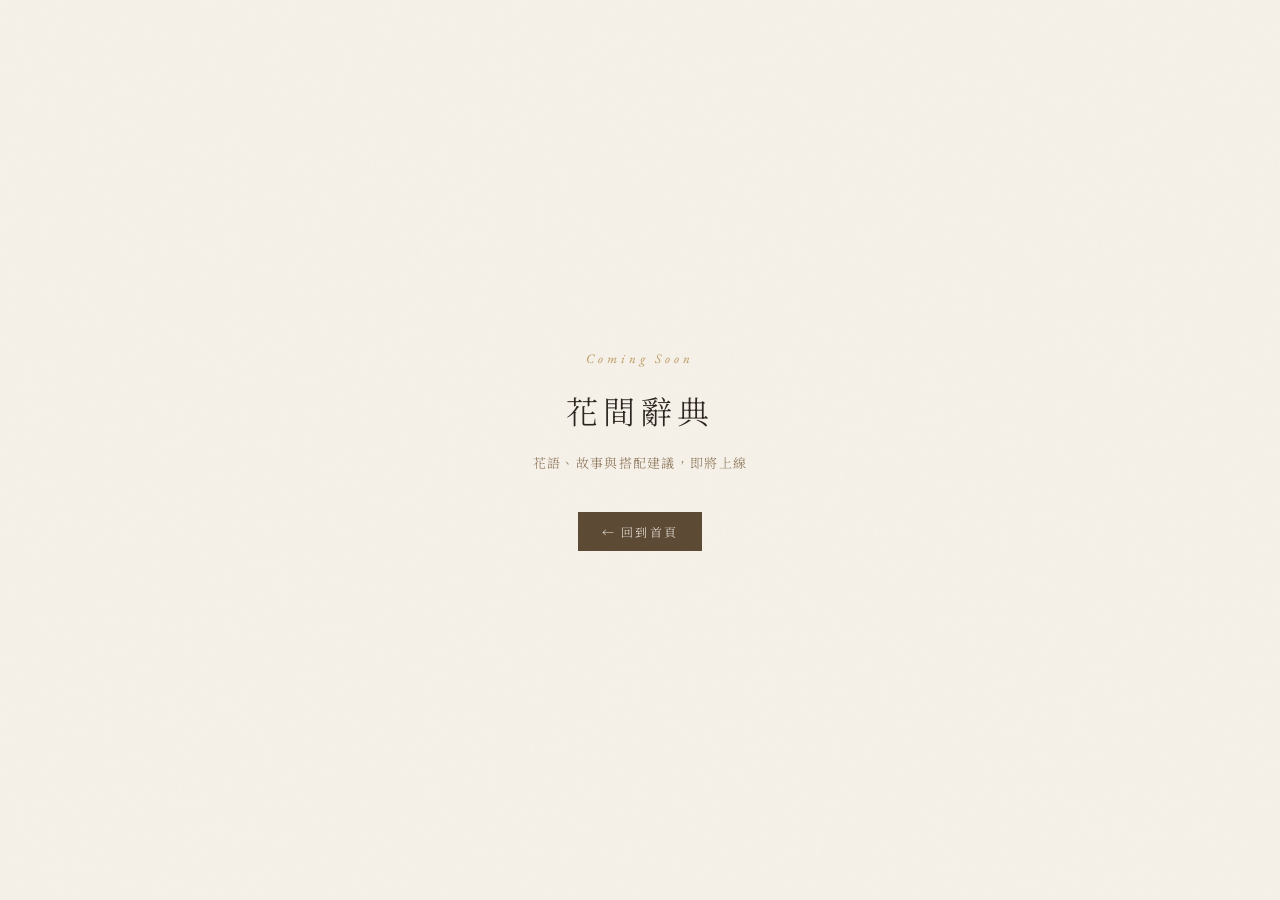
==== pages/encyclopedia.html @ 828ab31c "Add files via upload" ====
<!DOCTYPE html>
<html lang="zh-TW">
<head>
<meta charset="UTF-8">
<meta name="viewport" content="width=device-width, initial-scale=1.0">
<title>花間辭典 · 歲月花跡</title>
<link rel="preconnect" href="https://fonts.googleapis.com">
<link href="https://fonts.googleapis.com/css2?family=Noto+Serif+TC:wght@300;400;500&family=EB+Garamond:ital,wght@0,400;1,400&display=swap" rel="stylesheet">
<link rel="stylesheet" href="../assets/css/main.css">
</head>
<body style="display:flex;align-items:center;justify-content:center;min-height:100vh;flex-direction:column;gap:20px;">
  <p style="font-family:'EB Garamond',serif;font-style:italic;font-size:13px;letter-spacing:.3em;color:#b8975c">Coming Soon</p>
  <h1 style="font-family:'Noto Serif TC',serif;font-size:32px;font-weight:300;letter-spacing:.15em;color:#2c2420">花間辭典</h1>
  <p style="font-family:'Noto Serif TC',serif;font-size:13px;color:#8b7355;letter-spacing:.1em">花語、故事與搭配建議，即將上線</p>
  <a href="../index.html" style="margin-top:20px;font-family:'Noto Serif TC',serif;font-size:12px;letter-spacing:.18em;color:#f5f0e8;background:#5c4a35;padding:11px 24px">← 回到首頁</a>
</body>
</html>
---- assets/css/main.css ----
/* ════════════════════════════════════════
   歲月花跡 · main.css
   全域樣式、CSS 設計 Token、Reset
════════════════════════════════════════ */

/* ── Design Tokens ── */
:root {
  /* Base palette */
  --cream:       #f5f0e8;
  --parchment:   #ede6d6;
  --warm-stone:  #c8b89a;
  --bark:        #8b7355;
  --deep-bark:   #5c4a35;
  --ink:         #2c2420;
  --gold:        #b8975c;
  --gold-light:  #d4b077;

  /* Mist / impressionist accent palette */
  --mist-blue:   #aec4cc;
  --mist-lav:    #c0b2d4;
  --mist-sage:   #a0b898;
  --mist-wheat:  #ceb870;
  --mist-rose:   #c8a098;

  /* Structural */
  --rule:        rgba(139, 115, 85, 0.18);

  /* Typography */
  --font-serif:  'Noto Serif TC', serif;
  --font-eng:    'EB Garamond', serif;
  --font-sans:   'Noto Sans TC', sans-serif;

  /* Spacing scale */
  --sp-xs:  8px;
  --sp-sm:  16px;
  --sp-md:  32px;
  --sp-lg:  52px;
  --sp-xl:  88px;
}

/* ── Reset ── */
*, *::before, *::after {
  margin: 0;
  padding: 0;
  box-sizing: border-box;
}

html {
  scroll-behavior: smooth;
  font-size: 16px;
}

body {
  background-color: var(--cream);
  color: var(--ink);
  font-family: var(--font-sans);
  font-weight: 300;
  overflow-x: hidden;
  -webkit-font-smoothing: antialiased;
}

img, svg {
  display: block;
  max-width: 100%;
}

a {
  color: inherit;
  text-decoration: none;
}

/* ── Paper grain overlay ── */
body::before {
  content: '';
  position: fixed;
  inset: 0;
  background-image: url("data:image/svg+xml,%3Csvg viewBox='0 0 256 256' xmlns='http://www.w3.org/2000/svg'%3E%3Cfilter id='noise'%3E%3CfeTurbulence type='fractalNoise' baseFrequency='0.9' numOctaves='4' stitchTiles='stitch'/%3E%3C/filter%3E%3Crect width='100%25' height='100%25' filter='url(%23noise)' opacity='0.04'/%3E%3C/svg%3E");
  pointer-events: none;
  z-index: 9999;
  opacity: 0.35;
}

/* ── Shared Typography ── */
.section-label {
  font-family: var(--font-eng);
  font-style: italic;
  font-size: 14px;
  letter-spacing: 0.22em;
  color: var(--gold);
  margin-bottom: 10px;
  display: block;
}

.section-title {
  font-family: var(--font-serif);
  font-size: clamp(24px, 3vw, 36px);
  font-weight: 300;
  line-height: 1.4;
  letter-spacing: 0.08em;
  color: var(--ink);
}

/* ── Shared Buttons ── */
.btn-primary {
  font-family: var(--font-serif);
  font-size: 13px;
  letter-spacing: 0.18em;
  color: var(--cream);
  background: var(--deep-bark);
  border: none;
  padding: 13px 30px;
  cursor: pointer;
  transition: background 0.3s, transform 0.3s;
  display: inline-block;
}
.btn-primary:hover {
  background: var(--bark);
  transform: translateY(-1px);
}

.btn-ghost {
  font-family: var(--font-serif);
  font-size: 13px;
  letter-spacing: 0.15em;
  color: var(--deep-bark);
  background: none;
  border: 1px solid var(--warm-stone);
  padding: 12px 26px;
  cursor: pointer;
  transition: border-color 0.3s;
  display: inline-block;
}
.btn-ghost:hover {
  border-color: var(--deep-bark);
}

/* ── Scroll reveal ── */
.fade-up {
  opacity: 0;
  transform: translateY(28px);
  transition: opacity 0.8s ease, transform 0.8s ease;
}
.fade-up.visible {
  opacity: 1;
  transform: translateY(0);
}

/* ── Scroll indicator ── */
.scroll-hint {
  position: fixed;
  bottom: 38px;
  right: 40px;
  z-index: 50;
  writing-mode: vertical-rl;
  font-family: var(--font-eng);
  font-style: italic;
  font-size: 11px;
  letter-spacing: 0.28em;
  color: var(--bark);
  opacity: 0.55;
  display: flex;
  align-items: center;
  gap: 10px;
  transition: opacity 0.4s;
}
.scroll-hint::after {
  content: '';
  display: block;
  width: 1px;
  height: 52px;
  background: linear-gradient(to bottom, var(--bark), transparent);
}
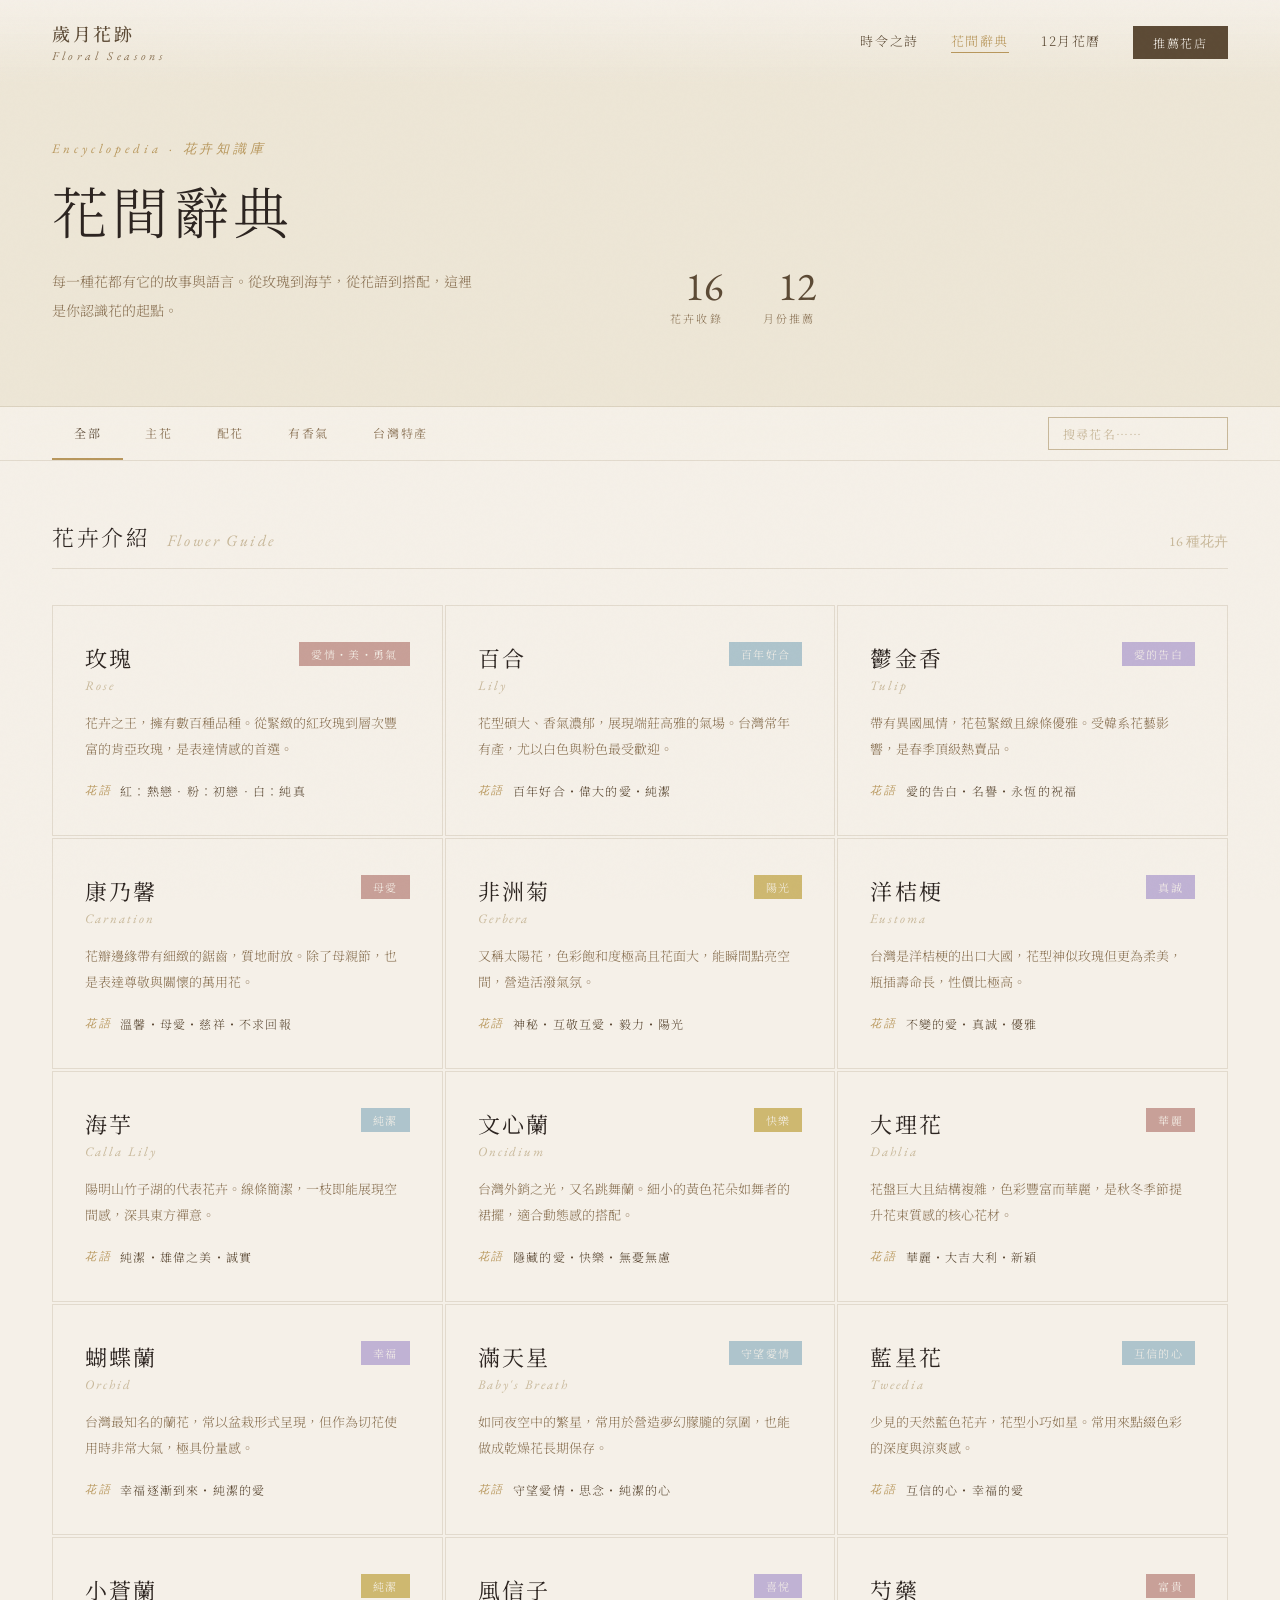
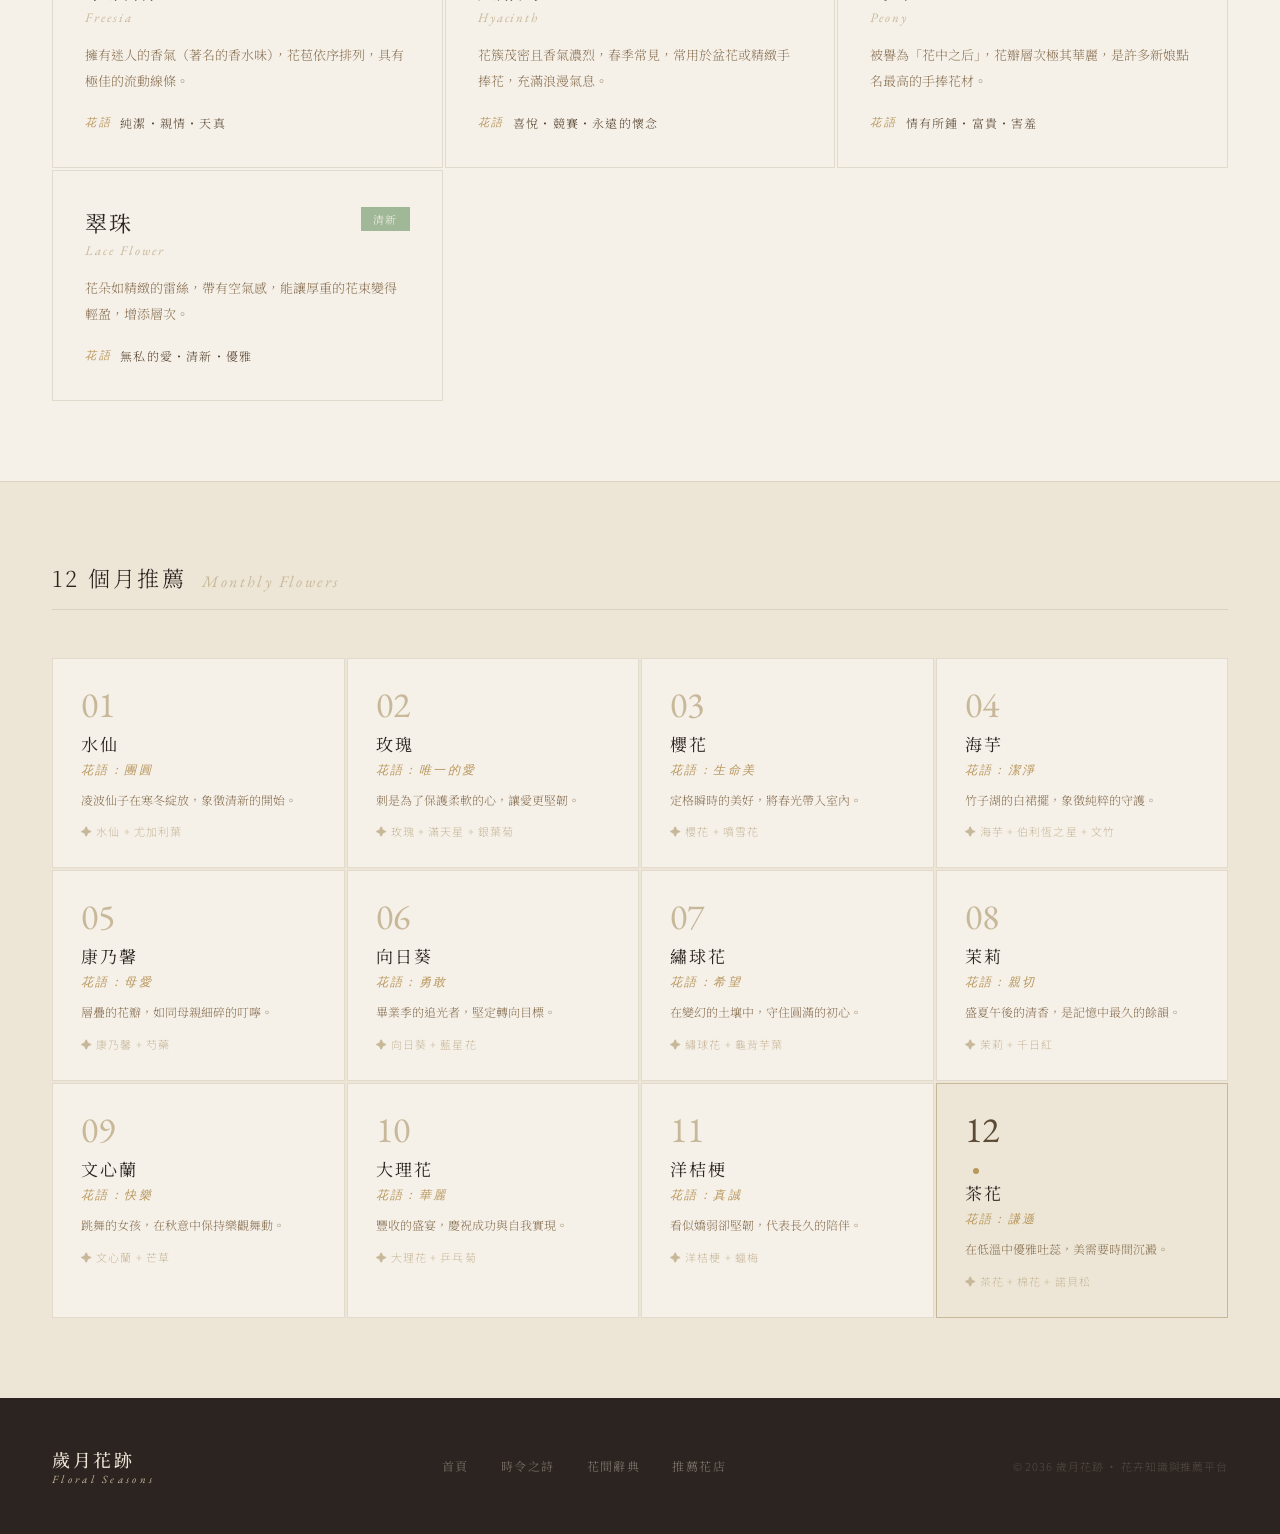
==== commit 26d278ec: "Add files via upload" ====
--- a/pages/encyclopedia.html
+++ b/pages/encyclopedia.html
@@ -5,13 +5,360 @@
 <meta name="viewport" content="width=device-width, initial-scale=1.0">
 <title>花間辭典 · 歲月花跡</title>
 <link rel="preconnect" href="https://fonts.googleapis.com">
-<link href="https://fonts.googleapis.com/css2?family=Noto+Serif+TC:wght@300;400;500&family=EB+Garamond:ital,wght@0,400;1,400&display=swap" rel="stylesheet">
-<link rel="stylesheet" href="../assets/css/main.css">
+<link rel="preconnect" href="https://fonts.gstatic.com" crossorigin>
+<link href="https://fonts.googleapis.com/css2?family=Noto+Serif+TC:wght@300;400;500&family=EB+Garamond:ital,wght@0,400;0,500;1,400&family=Noto+Sans+TC:wght@300;400&display=swap" rel="stylesheet">
+<style>
+:root{--cream:#f5f0e8;--parchment:#ede6d6;--warm-stone:#c8b89a;--bark:#8b7355;--deep-bark:#5c4a35;--ink:#2c2420;--gold:#b8975c;--gold-light:#d4b077;--rule:rgba(139,115,85,0.18);--mist-blue:#aec4cc;--mist-lav:#c0b2d4;--mist-sage:#a0b898;--mist-wheat:#ceb870;--mist-rose:#c8a098}
+*,*::before,*::after{margin:0;padding:0;box-sizing:border-box}
+html{scroll-behavior:smooth}
+body{background:var(--cream);color:var(--ink);font-family:'Noto Sans TC',sans-serif;font-weight:300;overflow-x:hidden;-webkit-font-smoothing:antialiased}
+body::before{content:'';position:fixed;inset:0;background-image:url("data:image/svg+xml,%3Csvg viewBox='0 0 256 256' xmlns='http://www.w3.org/2000/svg'%3E%3Cfilter id='noise'%3E%3CfeTurbulence type='fractalNoise' baseFrequency='0.9' numOctaves='4' stitchTiles='stitch'/%3E%3C/filter%3E%3Crect width='100%25' height='100%25' filter='url(%23noise)' opacity='0.04'/%3E%3C/svg%3E");pointer-events:none;z-index:9999;opacity:.35}
+header{position:fixed;top:0;left:0;right:0;z-index:100;display:flex;align-items:center;justify-content:space-between;padding:20px 52px;background:linear-gradient(to bottom,rgba(245,240,232,.97) 0%,rgba(245,240,232,0) 100%);backdrop-filter:blur(2px)}
+.logo{display:flex;flex-direction:column;gap:2px}
+.logo-zh{font-family:'Noto Serif TC',serif;font-size:18px;font-weight:500;letter-spacing:.15em;color:var(--deep-bark)}
+.logo-en{font-family:'EB Garamond',serif;font-style:italic;font-size:12px;letter-spacing:.3em;color:var(--bark)}
+nav{display:flex;gap:32px;align-items:center}
+nav a{font-family:'Noto Serif TC',serif;font-size:13px;letter-spacing:.12em;color:var(--deep-bark);text-decoration:none;position:relative;padding-bottom:3px;transition:color .3s}
+nav a::after{content:'';position:absolute;bottom:0;left:0;width:0;height:1px;background:var(--gold);transition:width .35s}
+nav a:hover{color:var(--gold)}
+nav a:hover::after,nav a.active::after{width:100%}
+nav a.active{color:var(--gold)}
+.nav-cta{font-family:'Noto Serif TC',serif;font-size:12px;letter-spacing:.15em;color:var(--cream)!important;background:var(--deep-bark);padding:8px 20px;transition:background .3s!important}
+.nav-cta::after{display:none!important}
+.nav-cta:hover{background:var(--bark)!important}
+.page-hero{padding:140px 52px 80px;background:var(--parchment);border-bottom:0.5px solid var(--rule);display:grid;grid-template-columns:1fr 1fr;gap:60px;align-items:end}
+.page-eyebrow{font-family:'EB Garamond',serif;font-style:italic;font-size:13px;letter-spacing:.3em;color:var(--gold);margin-bottom:16px;display:block}
+.page-title{font-family:'Noto Serif TC',serif;font-size:clamp(36px,5vw,56px);font-weight:300;letter-spacing:.08em;color:var(--ink);line-height:1.3;margin-bottom:20px}
+.page-desc{font-family:'Noto Serif TC',serif;font-weight:300;font-size:14px;line-height:2.1;color:var(--bark);max-width:420px}
+.page-stat{display:flex;gap:40px}
+.stat-item{text-align:right}
+.stat-num{font-family:'EB Garamond',serif;font-size:40px;color:var(--deep-bark);line-height:1}
+.stat-lbl{font-family:'Noto Serif TC',serif;font-size:11px;letter-spacing:.2em;color:var(--bark);margin-top:4px}
+.filter-bar{position:sticky;top:66px;z-index:50;background:rgba(245,240,232,.96);backdrop-filter:blur(8px);border-bottom:0.5px solid var(--rule);padding:0 52px;display:flex;gap:0;overflow-x:auto}
+.filter-btn{font-family:'Noto Serif TC',serif;font-size:12px;letter-spacing:.14em;color:var(--bark);background:none;border:none;padding:16px 22px;cursor:pointer;white-space:nowrap;border-bottom:2px solid transparent;transition:all .25s}
+.filter-btn:hover{color:var(--deep-bark)}
+.filter-btn.active{color:var(--deep-bark);border-bottom-color:var(--gold)}
+.search-wrap{margin-left:auto;display:flex;align-items:center;gap:8px;padding:10px 0}
+.search-input{font-family:'Noto Serif TC',serif;font-size:12px;letter-spacing:.1em;background:none;border:0.5px solid var(--warm-stone);color:var(--ink);padding:7px 14px;outline:none;width:180px;transition:border-color .3s}
+.search-input:focus{border-color:var(--deep-bark)}
+.search-input::placeholder{color:var(--warm-stone)}
+.flower-section{padding:60px 52px 0}
+.section-heading{display:flex;align-items:baseline;gap:16px;margin-bottom:36px;padding-bottom:16px;border-bottom:0.5px solid var(--rule)}
+.section-heading-zh{font-family:'Noto Serif TC',serif;font-size:22px;font-weight:300;letter-spacing:.12em;color:var(--ink)}
+.section-heading-en{font-family:'EB Garamond',serif;font-style:italic;font-size:16px;letter-spacing:.15em;color:var(--warm-stone)}
+.section-heading-count{font-family:'EB Garamond',serif;font-size:14px;color:var(--warm-stone);margin-left:auto}
+.flower-grid{display:grid;grid-template-columns:repeat(3,1fr);gap:2px;margin-bottom:80px}
+.flower-card{background:var(--cream);border:0.5px solid var(--rule);padding:36px 32px;cursor:pointer;transition:all .35s;position:relative;overflow:hidden}
+.flower-card::before{content:'';position:absolute;top:0;left:0;right:0;height:2px;background:var(--mist-blue);opacity:0;transition:opacity .35s}
+.flower-card:hover{background:var(--parchment);border-color:var(--warm-stone);transform:translateY(-2px)}
+.flower-card:hover::before{opacity:1}
+.flower-card.hidden{display:none}
+.flower-card-top{display:flex;justify-content:space-between;align-items:flex-start;margin-bottom:16px}
+.flower-name-zh{font-family:'Noto Serif TC',serif;font-size:22px;font-weight:400;letter-spacing:.1em;color:var(--ink)}
+.flower-name-en{font-family:'EB Garamond',serif;font-style:italic;font-size:13px;letter-spacing:.15em;color:var(--warm-stone);margin-top:4px}
+.flower-language-badge{font-family:'Noto Serif TC',serif;font-size:11px;letter-spacing:.12em;color:var(--cream);padding:4px 12px;white-space:nowrap;flex-shrink:0}
+.flower-desc{font-family:'Noto Serif TC',serif;font-weight:300;font-size:13px;line-height:2.0;color:var(--bark);margin-bottom:20px}
+.flower-language-row{display:flex;align-items:center;gap:8px;flex-wrap:wrap}
+.flower-language-label{font-family:'EB Garamond',serif;font-style:italic;font-size:11px;letter-spacing:.24em;color:var(--gold)}
+.flower-language-text{font-family:'Noto Serif TC',serif;font-size:12px;letter-spacing:.1em;color:var(--deep-bark)}
+.monthly-section{background:var(--parchment);border-top:0.5px solid var(--rule);padding:80px 52px}
+.monthly-grid{display:grid;grid-template-columns:repeat(4,1fr);gap:2px;margin-top:48px}
+.monthly-card{padding:28px 28px;background:var(--cream);border:0.5px solid var(--rule);transition:background .3s}
+.monthly-card:hover{background:var(--parchment)}
+.monthly-card.current{background:var(--parchment);border-color:var(--warm-stone)}
+.monthly-num{font-family:'EB Garamond',serif;font-size:36px;color:var(--warm-stone);line-height:1;margin-bottom:8px}
+.monthly-card.current .monthly-num{color:var(--deep-bark)}
+.monthly-flower-name{font-family:'Noto Serif TC',serif;font-size:17px;font-weight:400;letter-spacing:.12em;color:var(--ink);margin-bottom:6px}
+.monthly-language{font-family:'EB Garamond',serif;font-style:italic;font-size:12px;letter-spacing:.2em;color:var(--gold);margin-bottom:10px}
+.monthly-story{font-family:'Noto Serif TC',serif;font-weight:300;font-size:12px;line-height:1.9;color:var(--bark);margin-bottom:12px}
+.monthly-pairing{font-size:11px;letter-spacing:.1em;color:var(--warm-stone);font-family:'Noto Sans TC',sans-serif;font-weight:300}
+.current-dot{display:inline-block;width:6px;height:6px;border-radius:50%;background:var(--gold);margin-left:8px;vertical-align:middle}
+.page-footer{padding:48px 52px;background:var(--ink);display:flex;justify-content:space-between;align-items:center}
+.footer-logo-zh{font-family:'Noto Serif TC',serif;font-size:18px;font-weight:500;letter-spacing:.15em;color:var(--parchment)}
+.footer-logo-en{font-family:'EB Garamond',serif;font-style:italic;font-size:11px;letter-spacing:.3em;color:var(--warm-stone)}
+.footer-links-row{display:flex;gap:32px}
+.footer-links-row a{font-family:'Noto Serif TC',serif;font-weight:300;font-size:12px;letter-spacing:.12em;color:rgba(237,230,214,.45);text-decoration:none;transition:color .3s}
+.footer-links-row a:hover{color:var(--parchment)}
+.footer-legal{font-size:11px;letter-spacing:.08em;color:rgba(237,230,214,.2);font-family:'Noto Sans TC',sans-serif;font-weight:300}
+.fade-up{opacity:0;transform:translateY(24px);transition:opacity .7s ease,transform .7s ease}
+.fade-up.visible{opacity:1;transform:translateY(0)}
+</style>
 </head>
-<body style="display:flex;align-items:center;justify-content:center;min-height:100vh;flex-direction:column;gap:20px;">
-  <p style="font-family:'EB Garamond',serif;font-style:italic;font-size:13px;letter-spacing:.3em;color:#b8975c">Coming Soon</p>
-  <h1 style="font-family:'Noto Serif TC',serif;font-size:32px;font-weight:300;letter-spacing:.15em;color:#2c2420">花間辭典</h1>
-  <p style="font-family:'Noto Serif TC',serif;font-size:13px;color:#8b7355;letter-spacing:.1em">花語、故事與搭配建議，即將上線</p>
-  <a href="../index.html" style="margin-top:20px;font-family:'Noto Serif TC',serif;font-size:12px;letter-spacing:.18em;color:#f5f0e8;background:#5c4a35;padding:11px 24px">← 回到首頁</a>
+<body>
+
+<header>
+  <a href="../index.html" class="logo" style="text-decoration:none">
+    <span class="logo-zh">歲月花跡</span>
+    <span class="logo-en">Floral Seasons</span>
+  </a>
+  <nav>
+    <a href="seasonal.html">時令之詩</a>
+    <a href="encyclopedia.html" class="active">花間辭典</a>
+    <a href="../index.html#seasons">12月花曆</a>
+    <a href="../index.html#sellers" class="nav-cta">推薦花店</a>
+  </nav>
+</header>
+
+<section class="page-hero">
+  <div class="fade-up">
+    <span class="page-eyebrow">Encyclopedia · 花卉知識庫</span>
+    <h1 class="page-title">花間辭典</h1>
+    <p class="page-desc">每一種花都有它的故事與語言。從玫瑰到海芋，從花語到搭配，這裡是你認識花的起點。</p>
+  </div>
+  <div class="fade-up" style="transition-delay:.1s">
+    <div class="page-stat">
+      <div class="stat-item">
+        <div class="stat-num">16</div>
+        <div class="stat-lbl">花卉收錄</div>
+      </div>
+      <div class="stat-item">
+        <div class="stat-num">12</div>
+        <div class="stat-lbl">月份推薦</div>
+      </div>
+    </div>
+  </div>
+</section>
+
+<div class="filter-bar">
+  <button class="filter-btn active" data-filter="all">全部</button>
+  <button class="filter-btn" data-filter="主花">主花</button>
+  <button class="filter-btn" data-filter="配花">配花</button>
+  <button class="filter-btn" data-filter="香氣">有香氣</button>
+  <button class="filter-btn" data-filter="台灣">台灣特產</button>
+  <div class="search-wrap">
+    <input class="search-input" type="text" id="search-input" placeholder="搜尋花名⋯⋯">
+  </div>
+</div>
+
+<section class="flower-section">
+  <div class="section-heading">
+    <span class="section-heading-zh">花卉介紹</span>
+    <span class="section-heading-en">Flower Guide</span>
+    <span class="section-heading-count" id="flower-count">16 種花卉</span>
+  </div>
+  <div class="flower-grid" id="flower-grid">
+
+    <div class="flower-card fade-up" data-tags="主花 香氣" data-name="玫瑰">
+      <div class="flower-card-top">
+        <div><div class="flower-name-zh">玫瑰</div><div class="flower-name-en">Rose</div></div>
+        <span class="flower-language-badge" style="background:var(--mist-rose)">愛情・美・勇氣</span>
+      </div>
+      <p class="flower-desc">花卉之王，擁有數百種品種。從緊緻的紅玫瑰到層次豐富的肯亞玫瑰，是表達情感的首選。</p>
+      <div class="flower-language-row"><span class="flower-language-label">花語</span><span class="flower-language-text">紅：熱戀 · 粉：初戀 · 白：純真</span></div>
+    </div>
+
+    <div class="flower-card fade-up" data-tags="主花 香氣" data-name="百合" style="transition-delay:.04s">
+      <div class="flower-card-top">
+        <div><div class="flower-name-zh">百合</div><div class="flower-name-en">Lily</div></div>
+        <span class="flower-language-badge" style="background:var(--mist-blue)">百年好合</span>
+      </div>
+      <p class="flower-desc">花型碩大、香氣濃郁，展現端莊高雅的氣場。台灣常年有產，尤以白色與粉色最受歡迎。</p>
+      <div class="flower-language-row"><span class="flower-language-label">花語</span><span class="flower-language-text">百年好合・偉大的愛・純潔</span></div>
+    </div>
+
+    <div class="flower-card fade-up" data-tags="主花" data-name="鬱金香" style="transition-delay:.08s">
+      <div class="flower-card-top">
+        <div><div class="flower-name-zh">鬱金香</div><div class="flower-name-en">Tulip</div></div>
+        <span class="flower-language-badge" style="background:var(--mist-lav)">愛的告白</span>
+      </div>
+      <p class="flower-desc">帶有異國風情，花苞緊緻且線條優雅。受韓系花藝影響，是春季頂級熱賣品。</p>
+      <div class="flower-language-row"><span class="flower-language-label">花語</span><span class="flower-language-text">愛的告白・名譽・永恆的祝福</span></div>
+    </div>
+
+    <div class="flower-card fade-up" data-tags="主花" data-name="康乃馨" style="transition-delay:.12s">
+      <div class="flower-card-top">
+        <div><div class="flower-name-zh">康乃馨</div><div class="flower-name-en">Carnation</div></div>
+        <span class="flower-language-badge" style="background:var(--mist-rose)">母愛</span>
+      </div>
+      <p class="flower-desc">花瓣邊緣帶有細緻的鋸齒，質地耐放。除了母親節，也是表達尊敬與關懷的萬用花。</p>
+      <div class="flower-language-row"><span class="flower-language-label">花語</span><span class="flower-language-text">溫馨・母愛・慈祥・不求回報</span></div>
+    </div>
+
+    <div class="flower-card fade-up" data-tags="主花" data-name="非洲菊" style="transition-delay:.16s">
+      <div class="flower-card-top">
+        <div><div class="flower-name-zh">非洲菊</div><div class="flower-name-en">Gerbera</div></div>
+        <span class="flower-language-badge" style="background:var(--mist-wheat)">陽光</span>
+      </div>
+      <p class="flower-desc">又稱太陽花，色彩飽和度極高且花面大，能瞬間點亮空間，營造活潑氣氛。</p>
+      <div class="flower-language-row"><span class="flower-language-label">花語</span><span class="flower-language-text">神秘・互敬互愛・毅力・陽光</span></div>
+    </div>
+
+    <div class="flower-card fade-up" data-tags="主花 台灣" data-name="洋桔梗" style="transition-delay:.20s">
+      <div class="flower-card-top">
+        <div><div class="flower-name-zh">洋桔梗</div><div class="flower-name-en">Eustoma</div></div>
+        <span class="flower-language-badge" style="background:var(--mist-lav)">真誠</span>
+      </div>
+      <p class="flower-desc">台灣是洋桔梗的出口大國，花型神似玫瑰但更為柔美，瓶插壽命長，性價比極高。</p>
+      <div class="flower-language-row"><span class="flower-language-label">花語</span><span class="flower-language-text">不變的愛・真誠・優雅</span></div>
+    </div>
+
+    <div class="flower-card fade-up" data-tags="主花 台灣" data-name="海芋" style="transition-delay:.24s">
+      <div class="flower-card-top">
+        <div><div class="flower-name-zh">海芋</div><div class="flower-name-en">Calla Lily</div></div>
+        <span class="flower-language-badge" style="background:var(--mist-blue)">純潔</span>
+      </div>
+      <p class="flower-desc">陽明山竹子湖的代表花卉。線條簡潔，一枝即能展現空間感，深具東方禪意。</p>
+      <div class="flower-language-row"><span class="flower-language-label">花語</span><span class="flower-language-text">純潔・雄偉之美・誠實</span></div>
+    </div>
+
+    <div class="flower-card fade-up" data-tags="主花 台灣" data-name="文心蘭" style="transition-delay:.28s">
+      <div class="flower-card-top">
+        <div><div class="flower-name-zh">文心蘭</div><div class="flower-name-en">Oncidium</div></div>
+        <span class="flower-language-badge" style="background:var(--mist-wheat)">快樂</span>
+      </div>
+      <p class="flower-desc">台灣外銷之光，又名跳舞蘭。細小的黃色花朵如舞者的裙擺，適合動態感的搭配。</p>
+      <div class="flower-language-row"><span class="flower-language-label">花語</span><span class="flower-language-text">隱藏的愛・快樂・無憂無慮</span></div>
+    </div>
+
+    <div class="flower-card fade-up" data-tags="主花" data-name="大理花" style="transition-delay:.32s">
+      <div class="flower-card-top">
+        <div><div class="flower-name-zh">大理花</div><div class="flower-name-en">Dahlia</div></div>
+        <span class="flower-language-badge" style="background:var(--mist-rose)">華麗</span>
+      </div>
+      <p class="flower-desc">花盤巨大且結構複雜，色彩豐富而華麗，是秋冬季節提升花束質感的核心花材。</p>
+      <div class="flower-language-row"><span class="flower-language-label">花語</span><span class="flower-language-text">華麗・大吉大利・新穎</span></div>
+    </div>
+
+    <div class="flower-card fade-up" data-tags="主花 台灣" data-name="蝴蝶蘭" style="transition-delay:.36s">
+      <div class="flower-card-top">
+        <div><div class="flower-name-zh">蝴蝶蘭</div><div class="flower-name-en">Orchid</div></div>
+        <span class="flower-language-badge" style="background:var(--mist-lav)">幸福</span>
+      </div>
+      <p class="flower-desc">台灣最知名的蘭花，常以盆栽形式呈現，但作為切花使用時非常大氣，極具份量感。</p>
+      <div class="flower-language-row"><span class="flower-language-label">花語</span><span class="flower-language-text">幸福逐漸到來・純潔的愛</span></div>
+    </div>
+
+    <div class="flower-card fade-up" data-tags="配花" data-name="滿天星" style="transition-delay:.40s">
+      <div class="flower-card-top">
+        <div><div class="flower-name-zh">滿天星</div><div class="flower-name-en">Baby's Breath</div></div>
+        <span class="flower-language-badge" style="background:var(--mist-blue)">守望愛情</span>
+      </div>
+      <p class="flower-desc">如同夜空中的繁星，常用於營造夢幻朦朧的氛圍，也能做成乾燥花長期保存。</p>
+      <div class="flower-language-row"><span class="flower-language-label">花語</span><span class="flower-language-text">守望愛情・思念・純潔的心</span></div>
+    </div>
+
+    <div class="flower-card fade-up" data-tags="配花" data-name="藍星花" style="transition-delay:.44s">
+      <div class="flower-card-top">
+        <div><div class="flower-name-zh">藍星花</div><div class="flower-name-en">Tweedia</div></div>
+        <span class="flower-language-badge" style="background:var(--mist-blue)">互信的心</span>
+      </div>
+      <p class="flower-desc">少見的天然藍色花卉，花型小巧如星。常用來點綴色彩的深度與涼爽感。</p>
+      <div class="flower-language-row"><span class="flower-language-label">花語</span><span class="flower-language-text">互信的心・幸福的愛</span></div>
+    </div>
+
+    <div class="flower-card fade-up" data-tags="配花 香氣" data-name="小蒼蘭" style="transition-delay:.48s">
+      <div class="flower-card-top">
+        <div><div class="flower-name-zh">小蒼蘭</div><div class="flower-name-en">Freesia</div></div>
+        <span class="flower-language-badge" style="background:var(--mist-wheat)">純潔</span>
+      </div>
+      <p class="flower-desc">擁有迷人的香氣（著名的香水味），花苞依序排列，具有極佳的流動線條。</p>
+      <div class="flower-language-row"><span class="flower-language-label">花語</span><span class="flower-language-text">純潔・親情・天真</span></div>
+    </div>
+
+    <div class="flower-card fade-up" data-tags="主花 香氣" data-name="風信子" style="transition-delay:.52s">
+      <div class="flower-card-top">
+        <div><div class="flower-name-zh">風信子</div><div class="flower-name-en">Hyacinth</div></div>
+        <span class="flower-language-badge" style="background:var(--mist-lav)">喜悅</span>
+      </div>
+      <p class="flower-desc">花簇茂密且香氣濃烈，春季常見，常用於盆花或精緻手捧花，充滿浪漫氣息。</p>
+      <div class="flower-language-row"><span class="flower-language-label">花語</span><span class="flower-language-text">喜悅・競賽・永遠的懷念</span></div>
+    </div>
+
+    <div class="flower-card fade-up" data-tags="主花 香氣" data-name="芍藥" style="transition-delay:.56s">
+      <div class="flower-card-top">
+        <div><div class="flower-name-zh">芍藥</div><div class="flower-name-en">Peony</div></div>
+        <span class="flower-language-badge" style="background:var(--mist-rose)">富貴</span>
+      </div>
+      <p class="flower-desc">被譽為「花中之后」，花瓣層次極其華麗，是許多新娘點名最高的手捧花材。</p>
+      <div class="flower-language-row"><span class="flower-language-label">花語</span><span class="flower-language-text">情有所鍾・富貴・害羞</span></div>
+    </div>
+
+    <div class="flower-card fade-up" data-tags="配花" data-name="翠珠" style="transition-delay:.60s">
+      <div class="flower-card-top">
+        <div><div class="flower-name-zh">翠珠</div><div class="flower-name-en">Lace Flower</div></div>
+        <span class="flower-language-badge" style="background:var(--mist-sage)">清新</span>
+      </div>
+      <p class="flower-desc">花朵如精緻的雷絲，帶有空氣感，能讓厚重的花束變得輕盈，增添層次。</p>
+      <div class="flower-language-row"><span class="flower-language-label">花語</span><span class="flower-language-text">無私的愛・清新・優雅</span></div>
+    </div>
+
+  </div>
+</section>
+
+<section class="monthly-section">
+  <div class="section-heading">
+    <span class="section-heading-zh">12 個月推薦</span>
+    <span class="section-heading-en">Monthly Flowers</span>
+  </div>
+  <div class="monthly-grid">
+    <div class="monthly-card fade-up" data-month="1"><div class="monthly-num">01</div><div class="monthly-flower-name">水仙</div><div class="monthly-language">花語：團圓</div><div class="monthly-story">凌波仙子在寒冬綻放，象徵清新的開始。</div><div class="monthly-pairing">✦ 水仙 + 尤加利葉</div></div>
+    <div class="monthly-card fade-up" data-month="2" style="transition-delay:.05s"><div class="monthly-num">02</div><div class="monthly-flower-name">玫瑰</div><div class="monthly-language">花語：唯一的愛</div><div class="monthly-story">刺是為了保護柔軟的心，讓愛更堅韌。</div><div class="monthly-pairing">✦ 玫瑰 + 滿天星 + 銀葉菊</div></div>
+    <div class="monthly-card fade-up" data-month="3" style="transition-delay:.10s"><div class="monthly-num">03</div><div class="monthly-flower-name">櫻花</div><div class="monthly-language">花語：生命美</div><div class="monthly-story">定格瞬時的美好，將春光帶入室內。</div><div class="monthly-pairing">✦ 櫻花 + 噴雪花</div></div>
+    <div class="monthly-card fade-up" data-month="4" style="transition-delay:.15s"><div class="monthly-num">04</div><div class="monthly-flower-name">海芋</div><div class="monthly-language">花語：潔淨</div><div class="monthly-story">竹子湖的白裙擺，象徵純粹的守護。</div><div class="monthly-pairing">✦ 海芋 + 伯利恆之星 + 文竹</div></div>
+    <div class="monthly-card fade-up" data-month="5" style="transition-delay:.20s"><div class="monthly-num">05</div><div class="monthly-flower-name">康乃馨</div><div class="monthly-language">花語：母愛</div><div class="monthly-story">層疊的花瓣，如同母親細碎的叮嚀。</div><div class="monthly-pairing">✦ 康乃馨 + 芍藥</div></div>
+    <div class="monthly-card fade-up" data-month="6" style="transition-delay:.25s"><div class="monthly-num">06</div><div class="monthly-flower-name">向日葵</div><div class="monthly-language">花語：勇敢</div><div class="monthly-story">畢業季的追光者，堅定轉向目標。</div><div class="monthly-pairing">✦ 向日葵 + 藍星花</div></div>
+    <div class="monthly-card fade-up" data-month="7" style="transition-delay:.30s"><div class="monthly-num">07</div><div class="monthly-flower-name">繡球花</div><div class="monthly-language">花語：希望</div><div class="monthly-story">在變幻的土壤中，守住圓滿的初心。</div><div class="monthly-pairing">✦ 繡球花 + 龜背芋葉</div></div>
+    <div class="monthly-card fade-up" data-month="8" style="transition-delay:.35s"><div class="monthly-num">08</div><div class="monthly-flower-name">茉莉</div><div class="monthly-language">花語：親切</div><div class="monthly-story">盛夏午後的清香，是記憶中最久的餘韻。</div><div class="monthly-pairing">✦ 茉莉 + 千日紅</div></div>
+    <div class="monthly-card fade-up" data-month="9" style="transition-delay:.40s"><div class="monthly-num">09</div><div class="monthly-flower-name">文心蘭</div><div class="monthly-language">花語：快樂</div><div class="monthly-story">跳舞的女孩，在秋意中保持樂觀舞動。</div><div class="monthly-pairing">✦ 文心蘭 + 芒草</div></div>
+    <div class="monthly-card fade-up" data-month="10" style="transition-delay:.45s"><div class="monthly-num">10</div><div class="monthly-flower-name">大理花</div><div class="monthly-language">花語：華麗</div><div class="monthly-story">豐收的盛宴，慶祝成功與自我實現。</div><div class="monthly-pairing">✦ 大理花 + 乒乓菊</div></div>
+    <div class="monthly-card fade-up" data-month="11" style="transition-delay:.50s"><div class="monthly-num">11</div><div class="monthly-flower-name">洋桔梗</div><div class="monthly-language">花語：真誠</div><div class="monthly-story">看似嬌弱卻堅韌，代表長久的陪伴。</div><div class="monthly-pairing">✦ 洋桔梗 + 蠟梅</div></div>
+    <div class="monthly-card fade-up" data-month="12" style="transition-delay:.55s"><div class="monthly-num">12</div><div class="monthly-flower-name">茶花</div><div class="monthly-language">花語：謙遜</div><div class="monthly-story">在低溫中優雅吐蕊，美需要時間沉澱。</div><div class="monthly-pairing">✦ 茶花 + 棉花 + 諾貝松</div></div>
+  </div>
+</section>
+
+<footer class="page-footer">
+  <div>
+    <div class="footer-logo-zh">歲月花跡</div>
+    <div class="footer-logo-en">Floral Seasons</div>
+  </div>
+  <div class="footer-links-row">
+    <a href="../index.html">首頁</a>
+    <a href="seasonal.html">時令之詩</a>
+    <a href="encyclopedia.html">花間辭典</a>
+    <a href="../index.html#sellers">推薦花店</a>
+  </div>
+  <span class="footer-legal">© 2036 歲月花跡 · 花卉知識與推薦平台</span>
+</footer>
+
+<script>
+const fadeEls=document.querySelectorAll('.fade-up');
+const obs=new IntersectionObserver(entries=>{entries.forEach(e=>{if(e.isIntersecting)e.target.classList.add('visible')});},{threshold:0.08});
+fadeEls.forEach(el=>obs.observe(el));
+const currentMonth=new Date().getMonth()+1;
+document.querySelectorAll('.monthly-card').forEach(card=>{
+  if(parseInt(card.dataset.month)===currentMonth){
+    card.classList.add('current');
+    const num=card.querySelector('.monthly-num');
+    if(num)num.insertAdjacentHTML('afterend','<span class="current-dot"></span>');
+  }
+});
+const filterBtns=document.querySelectorAll('.filter-btn');
+const cards=document.querySelectorAll('.flower-card');
+const countEl=document.getElementById('flower-count');
+function updateCount(){if(countEl)countEl.textContent=document.querySelectorAll('.flower-card:not(.hidden)').length+' 種花卉'}
+filterBtns.forEach(btn=>{
+  btn.addEventListener('click',()=>{
+    filterBtns.forEach(b=>b.classList.remove('active'));
+    btn.classList.add('active');
+    const f=btn.dataset.filter;
+    cards.forEach(card=>{
+      card.classList.toggle('hidden',f!=='all'&&!(card.dataset.tags||'').includes(f));
+    });
+    updateCount();
+  });
+});
+const si=document.getElementById('search-input');
+if(si){si.addEventListener('input',()=>{
+  const q=si.value.trim().toLowerCase();
+  filterBtns.forEach(b=>b.classList.remove('active'));
+  document.querySelector('[data-filter="all"]').classList.add('active');
+  cards.forEach(card=>{
+    const n=(card.dataset.name||'').toLowerCase();
+    const d=(card.querySelector('.flower-desc')?.textContent||'').toLowerCase();
+    card.classList.toggle('hidden',q!==''&&!n.includes(q)&&!d.includes(q));
+  });
+  updateCount();
+})}
+</script>
 </body>
-</html>
+</html>
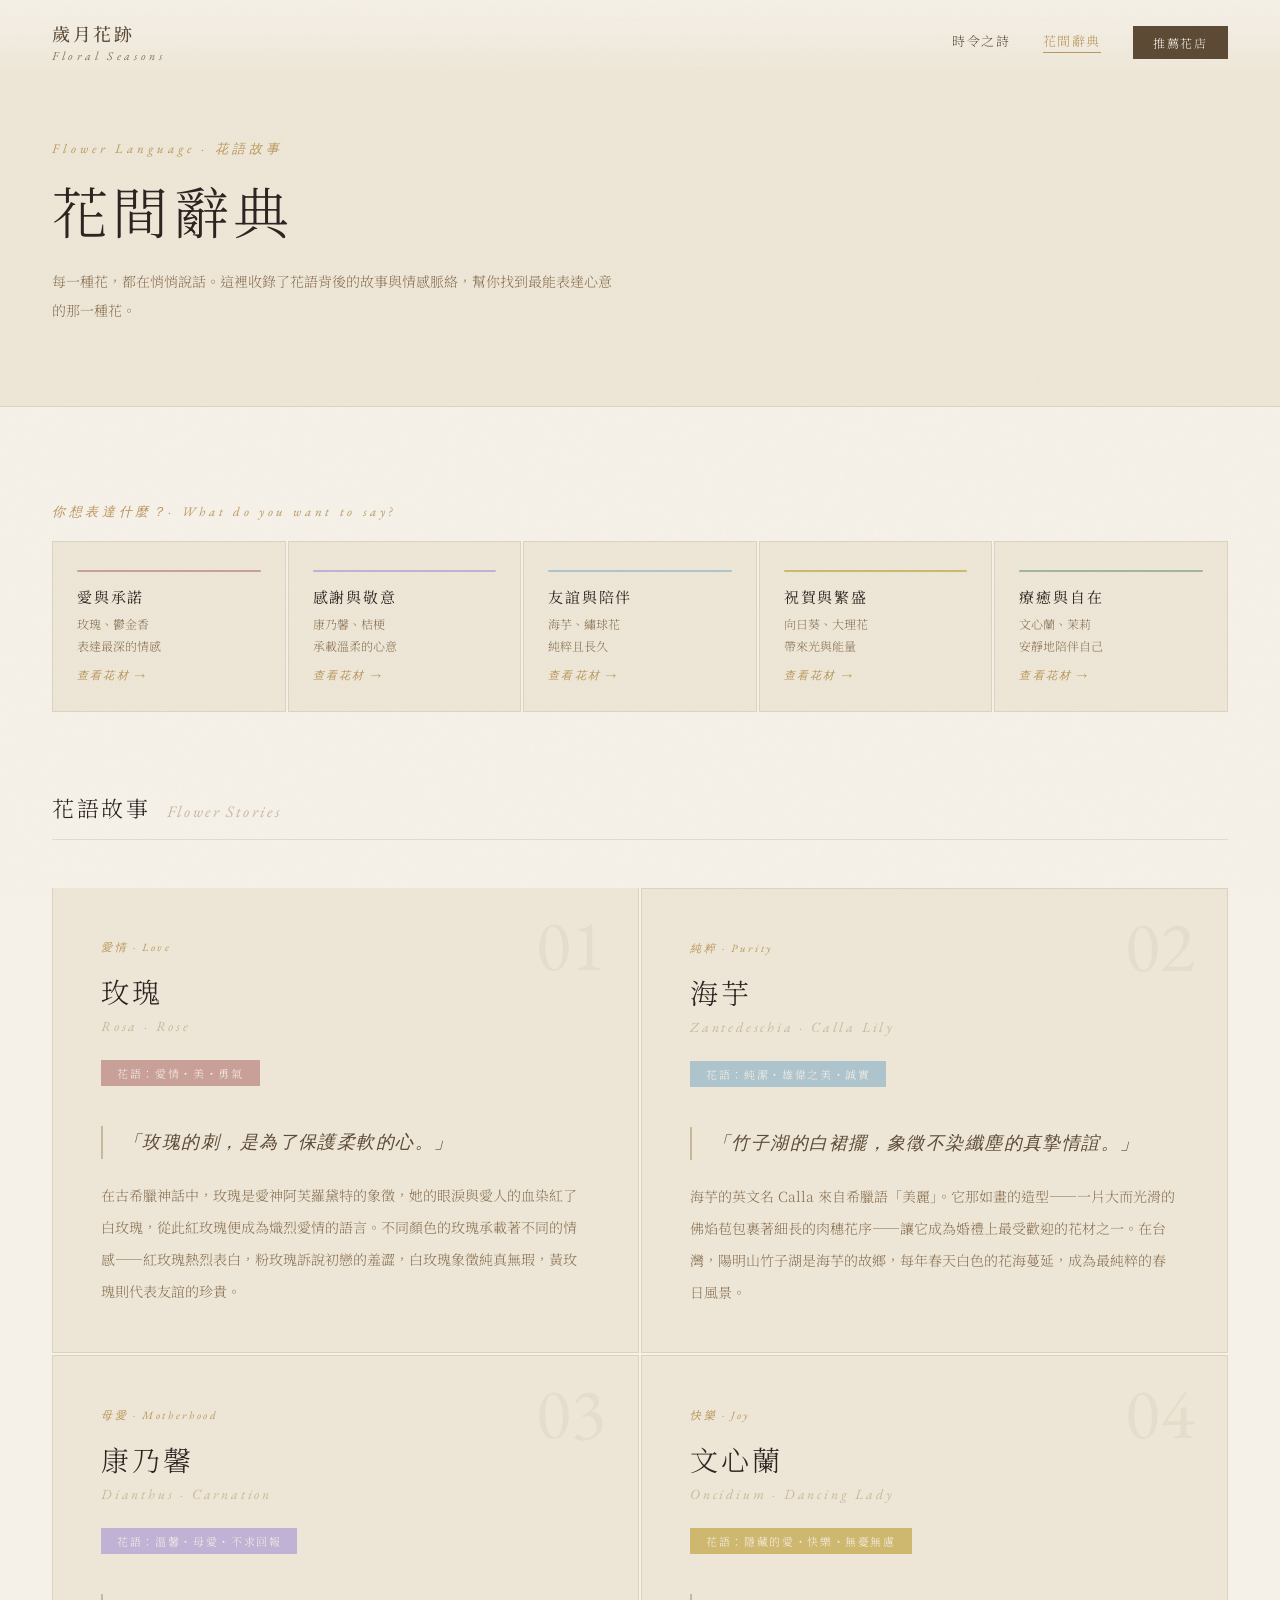
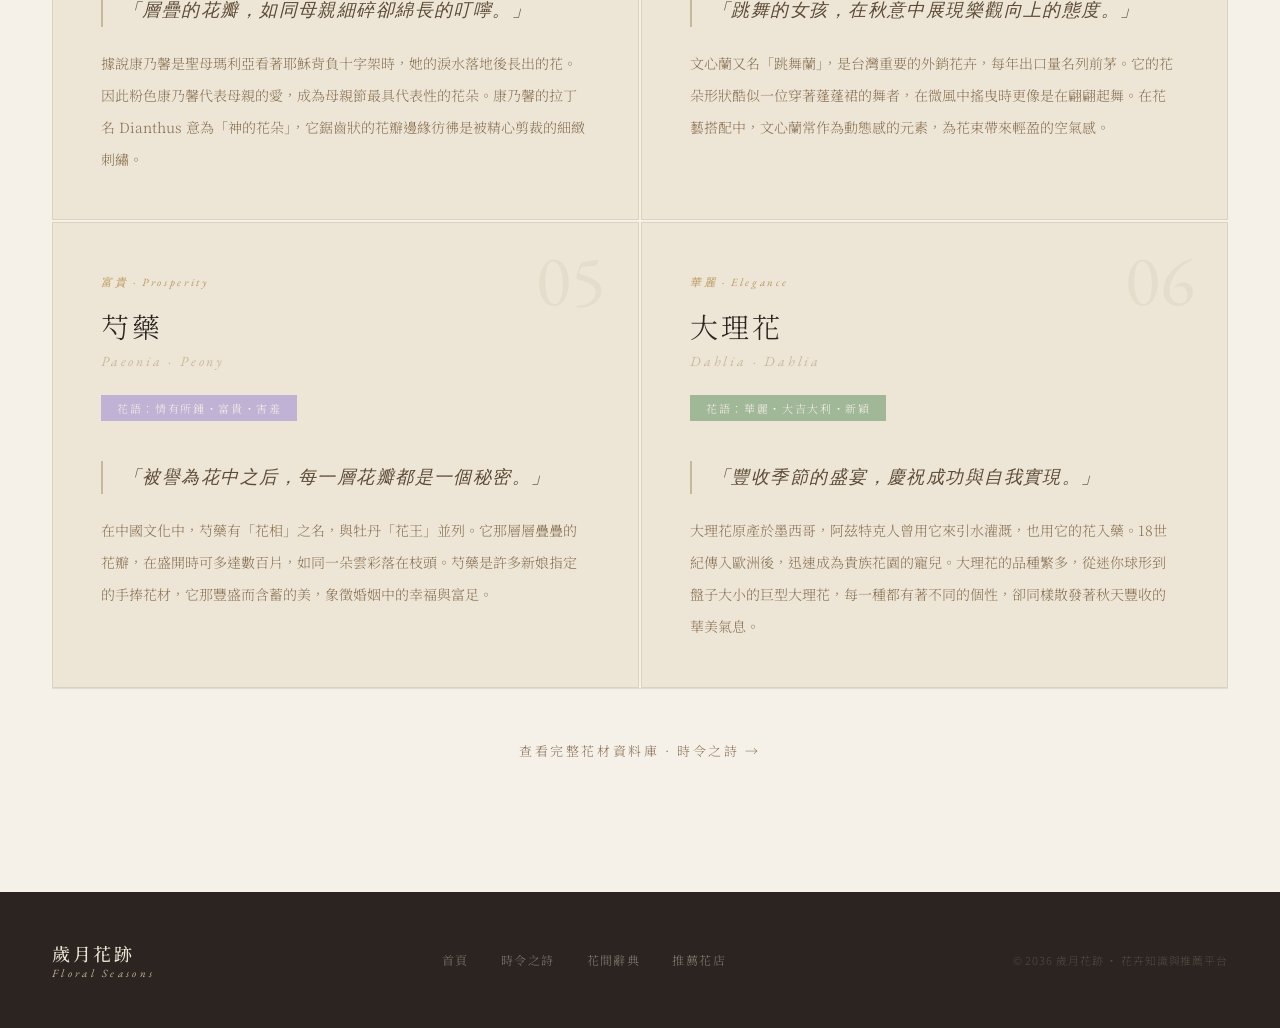
==== commit 2b0e2a31: "Add files via upload" ====
--- a/pages/encyclopedia.html
+++ b/pages/encyclopedia.html
@@ -8,13 +8,13 @@
 <link rel="preconnect" href="https://fonts.gstatic.com" crossorigin>
 <link href="https://fonts.googleapis.com/css2?family=Noto+Serif+TC:wght@300;400;500&family=EB+Garamond:ital,wght@0,400;0,500;1,400&family=Noto+Sans+TC:wght@300;400&display=swap" rel="stylesheet">
 <style>
-:root{--cream:#f5f0e8;--parchment:#ede6d6;--warm-stone:#c8b89a;--bark:#8b7355;--deep-bark:#5c4a35;--ink:#2c2420;--gold:#b8975c;--gold-light:#d4b077;--rule:rgba(139,115,85,0.18);--mist-blue:#aec4cc;--mist-lav:#c0b2d4;--mist-sage:#a0b898;--mist-wheat:#ceb870;--mist-rose:#c8a098}
+:root{--cream:#f5f0e8;--parchment:#ede6d6;--warm-stone:#c8b89a;--bark:#8b7355;--deep-bark:#5c4a35;--ink:#2c2420;--gold:#b8975c;--rule:rgba(139,115,85,0.18);--mist-blue:#aec4cc;--mist-lav:#c0b2d4;--mist-sage:#a0b898;--mist-wheat:#ceb870;--mist-rose:#c8a098}
 *,*::before,*::after{margin:0;padding:0;box-sizing:border-box}
 html{scroll-behavior:smooth}
 body{background:var(--cream);color:var(--ink);font-family:'Noto Sans TC',sans-serif;font-weight:300;overflow-x:hidden;-webkit-font-smoothing:antialiased}
 body::before{content:'';position:fixed;inset:0;background-image:url("data:image/svg+xml,%3Csvg viewBox='0 0 256 256' xmlns='http://www.w3.org/2000/svg'%3E%3Cfilter id='noise'%3E%3CfeTurbulence type='fractalNoise' baseFrequency='0.9' numOctaves='4' stitchTiles='stitch'/%3E%3C/filter%3E%3Crect width='100%25' height='100%25' filter='url(%23noise)' opacity='0.04'/%3E%3C/svg%3E");pointer-events:none;z-index:9999;opacity:.35}
 header{position:fixed;top:0;left:0;right:0;z-index:100;display:flex;align-items:center;justify-content:space-between;padding:20px 52px;background:linear-gradient(to bottom,rgba(245,240,232,.97) 0%,rgba(245,240,232,0) 100%);backdrop-filter:blur(2px)}
-.logo{display:flex;flex-direction:column;gap:2px}
+.logo{display:flex;flex-direction:column;gap:2px;text-decoration:none}
 .logo-zh{font-family:'Noto Serif TC',serif;font-size:18px;font-weight:500;letter-spacing:.15em;color:var(--deep-bark)}
 .logo-en{font-family:'EB Garamond',serif;font-style:italic;font-size:12px;letter-spacing:.3em;color:var(--bark)}
 nav{display:flex;gap:32px;align-items:center}
@@ -26,53 +26,41 @@
 .nav-cta{font-family:'Noto Serif TC',serif;font-size:12px;letter-spacing:.15em;color:var(--cream)!important;background:var(--deep-bark);padding:8px 20px;transition:background .3s!important}
 .nav-cta::after{display:none!important}
 .nav-cta:hover{background:var(--bark)!important}
-.page-hero{padding:140px 52px 80px;background:var(--parchment);border-bottom:0.5px solid var(--rule);display:grid;grid-template-columns:1fr 1fr;gap:60px;align-items:end}
+/* Page Hero */
+.page-hero{padding:140px 52px 80px;background:var(--parchment);border-bottom:0.5px solid var(--rule)}
 .page-eyebrow{font-family:'EB Garamond',serif;font-style:italic;font-size:13px;letter-spacing:.3em;color:var(--gold);margin-bottom:16px;display:block}
 .page-title{font-family:'Noto Serif TC',serif;font-size:clamp(36px,5vw,56px);font-weight:300;letter-spacing:.08em;color:var(--ink);line-height:1.3;margin-bottom:20px}
-.page-desc{font-family:'Noto Serif TC',serif;font-weight:300;font-size:14px;line-height:2.1;color:var(--bark);max-width:420px}
-.page-stat{display:flex;gap:40px}
-.stat-item{text-align:right}
-.stat-num{font-family:'EB Garamond',serif;font-size:40px;color:var(--deep-bark);line-height:1}
-.stat-lbl{font-family:'Noto Serif TC',serif;font-size:11px;letter-spacing:.2em;color:var(--bark);margin-top:4px}
-.filter-bar{position:sticky;top:66px;z-index:50;background:rgba(245,240,232,.96);backdrop-filter:blur(8px);border-bottom:0.5px solid var(--rule);padding:0 52px;display:flex;gap:0;overflow-x:auto}
-.filter-btn{font-family:'Noto Serif TC',serif;font-size:12px;letter-spacing:.14em;color:var(--bark);background:none;border:none;padding:16px 22px;cursor:pointer;white-space:nowrap;border-bottom:2px solid transparent;transition:all .25s}
-.filter-btn:hover{color:var(--deep-bark)}
-.filter-btn.active{color:var(--deep-bark);border-bottom-color:var(--gold)}
-.search-wrap{margin-left:auto;display:flex;align-items:center;gap:8px;padding:10px 0}
-.search-input{font-family:'Noto Serif TC',serif;font-size:12px;letter-spacing:.1em;background:none;border:0.5px solid var(--warm-stone);color:var(--ink);padding:7px 14px;outline:none;width:180px;transition:border-color .3s}
-.search-input:focus{border-color:var(--deep-bark)}
-.search-input::placeholder{color:var(--warm-stone)}
-.flower-section{padding:60px 52px 0}
-.section-heading{display:flex;align-items:baseline;gap:16px;margin-bottom:36px;padding-bottom:16px;border-bottom:0.5px solid var(--rule)}
-.section-heading-zh{font-family:'Noto Serif TC',serif;font-size:22px;font-weight:300;letter-spacing:.12em;color:var(--ink)}
-.section-heading-en{font-family:'EB Garamond',serif;font-style:italic;font-size:16px;letter-spacing:.15em;color:var(--warm-stone)}
-.section-heading-count{font-family:'EB Garamond',serif;font-size:14px;color:var(--warm-stone);margin-left:auto}
-.flower-grid{display:grid;grid-template-columns:repeat(3,1fr);gap:2px;margin-bottom:80px}
-.flower-card{background:var(--cream);border:0.5px solid var(--rule);padding:36px 32px;cursor:pointer;transition:all .35s;position:relative;overflow:hidden}
-.flower-card::before{content:'';position:absolute;top:0;left:0;right:0;height:2px;background:var(--mist-blue);opacity:0;transition:opacity .35s}
-.flower-card:hover{background:var(--parchment);border-color:var(--warm-stone);transform:translateY(-2px)}
-.flower-card:hover::before{opacity:1}
-.flower-card.hidden{display:none}
-.flower-card-top{display:flex;justify-content:space-between;align-items:flex-start;margin-bottom:16px}
-.flower-name-zh{font-family:'Noto Serif TC',serif;font-size:22px;font-weight:400;letter-spacing:.1em;color:var(--ink)}
-.flower-name-en{font-family:'EB Garamond',serif;font-style:italic;font-size:13px;letter-spacing:.15em;color:var(--warm-stone);margin-top:4px}
-.flower-language-badge{font-family:'Noto Serif TC',serif;font-size:11px;letter-spacing:.12em;color:var(--cream);padding:4px 12px;white-space:nowrap;flex-shrink:0}
-.flower-desc{font-family:'Noto Serif TC',serif;font-weight:300;font-size:13px;line-height:2.0;color:var(--bark);margin-bottom:20px}
-.flower-language-row{display:flex;align-items:center;gap:8px;flex-wrap:wrap}
-.flower-language-label{font-family:'EB Garamond',serif;font-style:italic;font-size:11px;letter-spacing:.24em;color:var(--gold)}
-.flower-language-text{font-family:'Noto Serif TC',serif;font-size:12px;letter-spacing:.1em;color:var(--deep-bark)}
-.monthly-section{background:var(--parchment);border-top:0.5px solid var(--rule);padding:80px 52px}
-.monthly-grid{display:grid;grid-template-columns:repeat(4,1fr);gap:2px;margin-top:48px}
-.monthly-card{padding:28px 28px;background:var(--cream);border:0.5px solid var(--rule);transition:background .3s}
-.monthly-card:hover{background:var(--parchment)}
-.monthly-card.current{background:var(--parchment);border-color:var(--warm-stone)}
-.monthly-num{font-family:'EB Garamond',serif;font-size:36px;color:var(--warm-stone);line-height:1;margin-bottom:8px}
-.monthly-card.current .monthly-num{color:var(--deep-bark)}
-.monthly-flower-name{font-family:'Noto Serif TC',serif;font-size:17px;font-weight:400;letter-spacing:.12em;color:var(--ink);margin-bottom:6px}
-.monthly-language{font-family:'EB Garamond',serif;font-style:italic;font-size:12px;letter-spacing:.2em;color:var(--gold);margin-bottom:10px}
-.monthly-story{font-family:'Noto Serif TC',serif;font-weight:300;font-size:12px;line-height:1.9;color:var(--bark);margin-bottom:12px}
-.monthly-pairing{font-size:11px;letter-spacing:.1em;color:var(--warm-stone);font-family:'Noto Sans TC',sans-serif;font-weight:300}
-.current-dot{display:inline-block;width:6px;height:6px;border-radius:50%;background:var(--gold);margin-left:8px;vertical-align:middle}
+.page-desc{font-family:'Noto Serif TC',serif;font-weight:300;font-size:14px;line-height:2.1;color:var(--bark);max-width:560px}
+/* Mood filter */
+.mood-bar{padding:48px 52px 0;background:var(--cream)}
+.mood-title{font-family:'EB Garamond',serif;font-style:italic;font-size:13px;letter-spacing:.28em;color:var(--gold);margin-bottom:20px}
+.mood-grid{display:grid;grid-template-columns:repeat(5,1fr);gap:2px}
+.mood-card{padding:28px 24px;background:var(--parchment);border:0.5px solid var(--rule);cursor:pointer;transition:all .3s;text-decoration:none;display:block}
+.mood-card:hover{background:var(--cream);border-color:var(--warm-stone);transform:translateY(-2px)}
+.mood-bar-top{height:2px;border-radius:1px;margin-bottom:14px}
+.mood-name{font-family:'Noto Serif TC',serif;font-size:15px;font-weight:400;letter-spacing:.12em;color:var(--ink);margin-bottom:6px}
+.mood-flowers{font-family:'Noto Serif TC',serif;font-weight:300;font-size:12px;line-height:1.9;color:var(--bark)}
+.mood-cta{font-family:'EB Garamond',serif;font-style:italic;font-size:11px;letter-spacing:.2em;color:var(--gold);margin-top:10px;display:block}
+/* Story section */
+.story-section{padding:80px 52px}
+.story-header{display:flex;align-items:baseline;gap:16px;margin-bottom:48px;padding-bottom:16px;border-bottom:0.5px solid var(--rule)}
+.story-header-zh{font-family:'Noto Serif TC',serif;font-size:22px;font-weight:300;letter-spacing:.12em;color:var(--ink)}
+.story-header-en{font-family:'EB Garamond',serif;font-style:italic;font-size:16px;letter-spacing:.15em;color:var(--warm-stone)}
+.story-grid{display:grid;grid-template-columns:repeat(2,1fr);gap:2px}
+.story-card{background:var(--parchment);border:0.5px solid var(--rule);padding:44px 48px;position:relative;overflow:hidden}
+.story-card::before{content:'';position:absolute;top:0;left:0;right:0;height:2px;opacity:0;transition:opacity .35s}
+.story-card:hover::before{opacity:1}
+.story-num{font-family:'EB Garamond',serif;font-size:72px;color:rgba(139,115,85,.08);position:absolute;top:20px;right:32px;line-height:1;pointer-events:none}
+.story-tag{display:inline-flex;align-items:center;gap:6px;font-family:'EB Garamond',serif;font-style:italic;font-size:11px;letter-spacing:.24em;color:var(--gold);margin-bottom:16px}
+.story-flower{font-family:'Noto Serif TC',serif;font-size:28px;font-weight:300;letter-spacing:.1em;color:var(--ink);margin-bottom:6px}
+.story-flower-en{font-family:'EB Garamond',serif;font-style:italic;font-size:14px;letter-spacing:.2em;color:var(--warm-stone);margin-bottom:24px}
+.story-language{display:inline-block;font-family:'Noto Serif TC',serif;font-size:11px;letter-spacing:.15em;color:var(--cream);padding:5px 16px;margin-bottom:20px}
+.story-body{font-family:'Noto Serif TC',serif;font-weight:300;font-size:14px;line-height:2.3;color:var(--bark)}
+.story-quote{font-family:'EB Garamond',serif;font-style:italic;font-size:18px;line-height:1.8;letter-spacing:.08em;color:var(--deep-bark);margin:20px 0;padding-left:20px;border-left:2px solid var(--warm-stone)}
+/* Back to seasonal link */
+.see-all{display:block;text-align:center;padding:52px 0;font-family:'Noto Serif TC',serif;font-size:13px;letter-spacing:.2em;color:var(--bark);text-decoration:none;border-top:0.5px solid var(--rule)}
+.see-all:hover{color:var(--deep-bark)}
+/* Footer */
 .page-footer{padding:48px 52px;background:var(--ink);display:flex;justify-content:space-between;align-items:center}
 .footer-logo-zh{font-family:'Noto Serif TC',serif;font-size:18px;font-weight:500;letter-spacing:.15em;color:var(--parchment)}
 .footer-logo-en{font-family:'EB Garamond',serif;font-style:italic;font-size:11px;letter-spacing:.3em;color:var(--warm-stone)}
@@ -87,223 +75,141 @@
 <body>
 
 <header>
-  <a href="../index.html" class="logo" style="text-decoration:none">
+  <a href="../index.html" class="logo">
     <span class="logo-zh">歲月花跡</span>
     <span class="logo-en">Floral Seasons</span>
   </a>
   <nav>
-    <a href="seasonal.html">時令之詩</a>
+    <a href="seasonal.html" target="_blank">時令之詩</a>
     <a href="encyclopedia.html" class="active">花間辭典</a>
-    <a href="../index.html#seasons">12月花曆</a>
-    <a href="../index.html#sellers" class="nav-cta">推薦花店</a>
+    <a href="../index.html#sellers" target="_blank" class="nav-cta">推薦花店</a>
   </nav>
 </header>
 
 <section class="page-hero">
   <div class="fade-up">
-    <span class="page-eyebrow">Encyclopedia · 花卉知識庫</span>
+    <span class="page-eyebrow">Flower Language · 花語故事</span>
     <h1 class="page-title">花間辭典</h1>
-    <p class="page-desc">每一種花都有它的故事與語言。從玫瑰到海芋，從花語到搭配，這裡是你認識花的起點。</p>
-  </div>
-  <div class="fade-up" style="transition-delay:.1s">
-    <div class="page-stat">
-      <div class="stat-item">
-        <div class="stat-num">16</div>
-        <div class="stat-lbl">花卉收錄</div>
-      </div>
-      <div class="stat-item">
-        <div class="stat-num">12</div>
-        <div class="stat-lbl">月份推薦</div>
-      </div>
-    </div>
+    <p class="page-desc">每一種花，都在悄悄說話。這裡收錄了花語背後的故事與情感脈絡，幫你找到最能表達心意的那一種花。</p>
   </div>
 </section>
 
-<div class="filter-bar">
-  <button class="filter-btn active" data-filter="all">全部</button>
-  <button class="filter-btn" data-filter="主花">主花</button>
-  <button class="filter-btn" data-filter="配花">配花</button>
-  <button class="filter-btn" data-filter="香氣">有香氣</button>
-  <button class="filter-btn" data-filter="台灣">台灣特產</button>
-  <div class="search-wrap">
-    <input class="search-input" type="text" id="search-input" placeholder="搜尋花名⋯⋯">
+<!-- 依心情選花 -->
+<div class="mood-bar">
+  <p class="mood-title" style="padding-top:48px">你想表達什麼？· What do you want to say?</p>
+  <div class="mood-grid">
+    <a class="mood-card fade-up" href="seasonal.html" target="_blank">
+      <div class="mood-bar-top" style="background:var(--mist-rose)"></div>
+      <div class="mood-name">愛與承諾</div>
+      <div class="mood-flowers">玫瑰、鬱金香<br>表達最深的情感</div>
+      <span class="mood-cta">查看花材 →</span>
+    </a>
+    <a class="mood-card fade-up" href="seasonal.html" target="_blank" style="transition-delay:.06s">
+      <div class="mood-bar-top" style="background:var(--mist-lav)"></div>
+      <div class="mood-name">感謝與敬意</div>
+      <div class="mood-flowers">康乃馨、桔梗<br>承載溫柔的心意</div>
+      <span class="mood-cta">查看花材 →</span>
+    </a>
+    <a class="mood-card fade-up" href="seasonal.html" target="_blank" style="transition-delay:.12s">
+      <div class="mood-bar-top" style="background:var(--mist-blue)"></div>
+      <div class="mood-name">友誼與陪伴</div>
+      <div class="mood-flowers">海芋、繡球花<br>純粹且長久</div>
+      <span class="mood-cta">查看花材 →</span>
+    </a>
+    <a class="mood-card fade-up" href="seasonal.html" target="_blank" style="transition-delay:.18s">
+      <div class="mood-bar-top" style="background:var(--mist-wheat)"></div>
+      <div class="mood-name">祝賀與繁盛</div>
+      <div class="mood-flowers">向日葵、大理花<br>帶來光與能量</div>
+      <span class="mood-cta">查看花材 →</span>
+    </a>
+    <a class="mood-card fade-up" href="seasonal.html" target="_blank" style="transition-delay:.24s">
+      <div class="mood-bar-top" style="background:var(--mist-sage)"></div>
+      <div class="mood-name">療癒與自在</div>
+      <div class="mood-flowers">文心蘭、茉莉<br>安靜地陪伴自己</div>
+      <span class="mood-cta">查看花材 →</span>
+    </a>
   </div>
 </div>
 
-<section class="flower-section">
-  <div class="section-heading">
-    <span class="section-heading-zh">花卉介紹</span>
-    <span class="section-heading-en">Flower Guide</span>
-    <span class="section-heading-count" id="flower-count">16 種花卉</span>
-  </div>
-  <div class="flower-grid" id="flower-grid">
-
-    <div class="flower-card fade-up" data-tags="主花 香氣" data-name="玫瑰">
-      <div class="flower-card-top">
-        <div><div class="flower-name-zh">玫瑰</div><div class="flower-name-en">Rose</div></div>
-        <span class="flower-language-badge" style="background:var(--mist-rose)">愛情・美・勇氣</span>
-      </div>
-      <p class="flower-desc">花卉之王，擁有數百種品種。從緊緻的紅玫瑰到層次豐富的肯亞玫瑰，是表達情感的首選。</p>
-      <div class="flower-language-row"><span class="flower-language-label">花語</span><span class="flower-language-text">紅：熱戀 · 粉：初戀 · 白：純真</span></div>
-    </div>
-
-    <div class="flower-card fade-up" data-tags="主花 香氣" data-name="百合" style="transition-delay:.04s">
-      <div class="flower-card-top">
-        <div><div class="flower-name-zh">百合</div><div class="flower-name-en">Lily</div></div>
-        <span class="flower-language-badge" style="background:var(--mist-blue)">百年好合</span>
-      </div>
-      <p class="flower-desc">花型碩大、香氣濃郁，展現端莊高雅的氣場。台灣常年有產，尤以白色與粉色最受歡迎。</p>
-      <div class="flower-language-row"><span class="flower-language-label">花語</span><span class="flower-language-text">百年好合・偉大的愛・純潔</span></div>
-    </div>
-
-    <div class="flower-card fade-up" data-tags="主花" data-name="鬱金香" style="transition-delay:.08s">
-      <div class="flower-card-top">
-        <div><div class="flower-name-zh">鬱金香</div><div class="flower-name-en">Tulip</div></div>
-        <span class="flower-language-badge" style="background:var(--mist-lav)">愛的告白</span>
-      </div>
-      <p class="flower-desc">帶有異國風情，花苞緊緻且線條優雅。受韓系花藝影響，是春季頂級熱賣品。</p>
-      <div class="flower-language-row"><span class="flower-language-label">花語</span><span class="flower-language-text">愛的告白・名譽・永恆的祝福</span></div>
-    </div>
-
-    <div class="flower-card fade-up" data-tags="主花" data-name="康乃馨" style="transition-delay:.12s">
-      <div class="flower-card-top">
-        <div><div class="flower-name-zh">康乃馨</div><div class="flower-name-en">Carnation</div></div>
-        <span class="flower-language-badge" style="background:var(--mist-rose)">母愛</span>
-      </div>
-      <p class="flower-desc">花瓣邊緣帶有細緻的鋸齒，質地耐放。除了母親節，也是表達尊敬與關懷的萬用花。</p>
-      <div class="flower-language-row"><span class="flower-language-label">花語</span><span class="flower-language-text">溫馨・母愛・慈祥・不求回報</span></div>
-    </div>
-
-    <div class="flower-card fade-up" data-tags="主花" data-name="非洲菊" style="transition-delay:.16s">
-      <div class="flower-card-top">
-        <div><div class="flower-name-zh">非洲菊</div><div class="flower-name-en">Gerbera</div></div>
-        <span class="flower-language-badge" style="background:var(--mist-wheat)">陽光</span>
-      </div>
-      <p class="flower-desc">又稱太陽花，色彩飽和度極高且花面大，能瞬間點亮空間，營造活潑氣氛。</p>
-      <div class="flower-language-row"><span class="flower-language-label">花語</span><span class="flower-language-text">神秘・互敬互愛・毅力・陽光</span></div>
-    </div>
-
-    <div class="flower-card fade-up" data-tags="主花 台灣" data-name="洋桔梗" style="transition-delay:.20s">
-      <div class="flower-card-top">
-        <div><div class="flower-name-zh">洋桔梗</div><div class="flower-name-en">Eustoma</div></div>
-        <span class="flower-language-badge" style="background:var(--mist-lav)">真誠</span>
-      </div>
-      <p class="flower-desc">台灣是洋桔梗的出口大國，花型神似玫瑰但更為柔美，瓶插壽命長，性價比極高。</p>
-      <div class="flower-language-row"><span class="flower-language-label">花語</span><span class="flower-language-text">不變的愛・真誠・優雅</span></div>
-    </div>
-
-    <div class="flower-card fade-up" data-tags="主花 台灣" data-name="海芋" style="transition-delay:.24s">
-      <div class="flower-card-top">
-        <div><div class="flower-name-zh">海芋</div><div class="flower-name-en">Calla Lily</div></div>
-        <span class="flower-language-badge" style="background:var(--mist-blue)">純潔</span>
-      </div>
-      <p class="flower-desc">陽明山竹子湖的代表花卉。線條簡潔，一枝即能展現空間感，深具東方禪意。</p>
-      <div class="flower-language-row"><span class="flower-language-label">花語</span><span class="flower-language-text">純潔・雄偉之美・誠實</span></div>
-    </div>
-
-    <div class="flower-card fade-up" data-tags="主花 台灣" data-name="文心蘭" style="transition-delay:.28s">
-      <div class="flower-card-top">
-        <div><div class="flower-name-zh">文心蘭</div><div class="flower-name-en">Oncidium</div></div>
-        <span class="flower-language-badge" style="background:var(--mist-wheat)">快樂</span>
-      </div>
-      <p class="flower-desc">台灣外銷之光，又名跳舞蘭。細小的黃色花朵如舞者的裙擺，適合動態感的搭配。</p>
-      <div class="flower-language-row"><span class="flower-language-label">花語</span><span class="flower-language-text">隱藏的愛・快樂・無憂無慮</span></div>
-    </div>
-
-    <div class="flower-card fade-up" data-tags="主花" data-name="大理花" style="transition-delay:.32s">
-      <div class="flower-card-top">
-        <div><div class="flower-name-zh">大理花</div><div class="flower-name-en">Dahlia</div></div>
-        <span class="flower-language-badge" style="background:var(--mist-rose)">華麗</span>
-      </div>
-      <p class="flower-desc">花盤巨大且結構複雜，色彩豐富而華麗，是秋冬季節提升花束質感的核心花材。</p>
-      <div class="flower-language-row"><span class="flower-language-label">花語</span><span class="flower-language-text">華麗・大吉大利・新穎</span></div>
-    </div>
-
-    <div class="flower-card fade-up" data-tags="主花 台灣" data-name="蝴蝶蘭" style="transition-delay:.36s">
-      <div class="flower-card-top">
-        <div><div class="flower-name-zh">蝴蝶蘭</div><div class="flower-name-en">Orchid</div></div>
-        <span class="flower-language-badge" style="background:var(--mist-lav)">幸福</span>
-      </div>
-      <p class="flower-desc">台灣最知名的蘭花，常以盆栽形式呈現，但作為切花使用時非常大氣，極具份量感。</p>
-      <div class="flower-language-row"><span class="flower-language-label">花語</span><span class="flower-language-text">幸福逐漸到來・純潔的愛</span></div>
-    </div>
-
-    <div class="flower-card fade-up" data-tags="配花" data-name="滿天星" style="transition-delay:.40s">
-      <div class="flower-card-top">
-        <div><div class="flower-name-zh">滿天星</div><div class="flower-name-en">Baby's Breath</div></div>
-        <span class="flower-language-badge" style="background:var(--mist-blue)">守望愛情</span>
-      </div>
-      <p class="flower-desc">如同夜空中的繁星，常用於營造夢幻朦朧的氛圍，也能做成乾燥花長期保存。</p>
-      <div class="flower-language-row"><span class="flower-language-label">花語</span><span class="flower-language-text">守望愛情・思念・純潔的心</span></div>
-    </div>
-
-    <div class="flower-card fade-up" data-tags="配花" data-name="藍星花" style="transition-delay:.44s">
-      <div class="flower-card-top">
-        <div><div class="flower-name-zh">藍星花</div><div class="flower-name-en">Tweedia</div></div>
-        <span class="flower-language-badge" style="background:var(--mist-blue)">互信的心</span>
-      </div>
-      <p class="flower-desc">少見的天然藍色花卉，花型小巧如星。常用來點綴色彩的深度與涼爽感。</p>
-      <div class="flower-language-row"><span class="flower-language-label">花語</span><span class="flower-language-text">互信的心・幸福的愛</span></div>
-    </div>
-
-    <div class="flower-card fade-up" data-tags="配花 香氣" data-name="小蒼蘭" style="transition-delay:.48s">
-      <div class="flower-card-top">
-        <div><div class="flower-name-zh">小蒼蘭</div><div class="flower-name-en">Freesia</div></div>
-        <span class="flower-language-badge" style="background:var(--mist-wheat)">純潔</span>
-      </div>
-      <p class="flower-desc">擁有迷人的香氣（著名的香水味），花苞依序排列，具有極佳的流動線條。</p>
-      <div class="flower-language-row"><span class="flower-language-label">花語</span><span class="flower-language-text">純潔・親情・天真</span></div>
-    </div>
-
-    <div class="flower-card fade-up" data-tags="主花 香氣" data-name="風信子" style="transition-delay:.52s">
-      <div class="flower-card-top">
-        <div><div class="flower-name-zh">風信子</div><div class="flower-name-en">Hyacinth</div></div>
-        <span class="flower-language-badge" style="background:var(--mist-lav)">喜悅</span>
-      </div>
-      <p class="flower-desc">花簇茂密且香氣濃烈，春季常見，常用於盆花或精緻手捧花，充滿浪漫氣息。</p>
-      <div class="flower-language-row"><span class="flower-language-label">花語</span><span class="flower-language-text">喜悅・競賽・永遠的懷念</span></div>
-    </div>
-
-    <div class="flower-card fade-up" data-tags="主花 香氣" data-name="芍藥" style="transition-delay:.56s">
-      <div class="flower-card-top">
-        <div><div class="flower-name-zh">芍藥</div><div class="flower-name-en">Peony</div></div>
-        <span class="flower-language-badge" style="background:var(--mist-rose)">富貴</span>
-      </div>
-      <p class="flower-desc">被譽為「花中之后」，花瓣層次極其華麗，是許多新娘點名最高的手捧花材。</p>
-      <div class="flower-language-row"><span class="flower-language-label">花語</span><span class="flower-language-text">情有所鍾・富貴・害羞</span></div>
-    </div>
-
-    <div class="flower-card fade-up" data-tags="配花" data-name="翠珠" style="transition-delay:.60s">
-      <div class="flower-card-top">
-        <div><div class="flower-name-zh">翠珠</div><div class="flower-name-en">Lace Flower</div></div>
-        <span class="flower-language-badge" style="background:var(--mist-sage)">清新</span>
-      </div>
-      <p class="flower-desc">花朵如精緻的雷絲，帶有空氣感，能讓厚重的花束變得輕盈，增添層次。</p>
-      <div class="flower-language-row"><span class="flower-language-label">花語</span><span class="flower-language-text">無私的愛・清新・優雅</span></div>
-    </div>
-
-  </div>
-</section>
-
-<section class="monthly-section">
-  <div class="section-heading">
-    <span class="section-heading-zh">12 個月推薦</span>
-    <span class="section-heading-en">Monthly Flowers</span>
-  </div>
-  <div class="monthly-grid">
-    <div class="monthly-card fade-up" data-month="1"><div class="monthly-num">01</div><div class="monthly-flower-name">水仙</div><div class="monthly-language">花語：團圓</div><div class="monthly-story">凌波仙子在寒冬綻放，象徵清新的開始。</div><div class="monthly-pairing">✦ 水仙 + 尤加利葉</div></div>
-    <div class="monthly-card fade-up" data-month="2" style="transition-delay:.05s"><div class="monthly-num">02</div><div class="monthly-flower-name">玫瑰</div><div class="monthly-language">花語：唯一的愛</div><div class="monthly-story">刺是為了保護柔軟的心，讓愛更堅韌。</div><div class="monthly-pairing">✦ 玫瑰 + 滿天星 + 銀葉菊</div></div>
-    <div class="monthly-card fade-up" data-month="3" style="transition-delay:.10s"><div class="monthly-num">03</div><div class="monthly-flower-name">櫻花</div><div class="monthly-language">花語：生命美</div><div class="monthly-story">定格瞬時的美好，將春光帶入室內。</div><div class="monthly-pairing">✦ 櫻花 + 噴雪花</div></div>
-    <div class="monthly-card fade-up" data-month="4" style="transition-delay:.15s"><div class="monthly-num">04</div><div class="monthly-flower-name">海芋</div><div class="monthly-language">花語：潔淨</div><div class="monthly-story">竹子湖的白裙擺，象徵純粹的守護。</div><div class="monthly-pairing">✦ 海芋 + 伯利恆之星 + 文竹</div></div>
-    <div class="monthly-card fade-up" data-month="5" style="transition-delay:.20s"><div class="monthly-num">05</div><div class="monthly-flower-name">康乃馨</div><div class="monthly-language">花語：母愛</div><div class="monthly-story">層疊的花瓣，如同母親細碎的叮嚀。</div><div class="monthly-pairing">✦ 康乃馨 + 芍藥</div></div>
-    <div class="monthly-card fade-up" data-month="6" style="transition-delay:.25s"><div class="monthly-num">06</div><div class="monthly-flower-name">向日葵</div><div class="monthly-language">花語：勇敢</div><div class="monthly-story">畢業季的追光者，堅定轉向目標。</div><div class="monthly-pairing">✦ 向日葵 + 藍星花</div></div>
-    <div class="monthly-card fade-up" data-month="7" style="transition-delay:.30s"><div class="monthly-num">07</div><div class="monthly-flower-name">繡球花</div><div class="monthly-language">花語：希望</div><div class="monthly-story">在變幻的土壤中，守住圓滿的初心。</div><div class="monthly-pairing">✦ 繡球花 + 龜背芋葉</div></div>
-    <div class="monthly-card fade-up" data-month="8" style="transition-delay:.35s"><div class="monthly-num">08</div><div class="monthly-flower-name">茉莉</div><div class="monthly-language">花語：親切</div><div class="monthly-story">盛夏午後的清香，是記憶中最久的餘韻。</div><div class="monthly-pairing">✦ 茉莉 + 千日紅</div></div>
-    <div class="monthly-card fade-up" data-month="9" style="transition-delay:.40s"><div class="monthly-num">09</div><div class="monthly-flower-name">文心蘭</div><div class="monthly-language">花語：快樂</div><div class="monthly-story">跳舞的女孩，在秋意中保持樂觀舞動。</div><div class="monthly-pairing">✦ 文心蘭 + 芒草</div></div>
-    <div class="monthly-card fade-up" data-month="10" style="transition-delay:.45s"><div class="monthly-num">10</div><div class="monthly-flower-name">大理花</div><div class="monthly-language">花語：華麗</div><div class="monthly-story">豐收的盛宴，慶祝成功與自我實現。</div><div class="monthly-pairing">✦ 大理花 + 乒乓菊</div></div>
-    <div class="monthly-card fade-up" data-month="11" style="transition-delay:.50s"><div class="monthly-num">11</div><div class="monthly-flower-name">洋桔梗</div><div class="monthly-language">花語：真誠</div><div class="monthly-story">看似嬌弱卻堅韌，代表長久的陪伴。</div><div class="monthly-pairing">✦ 洋桔梗 + 蠟梅</div></div>
-    <div class="monthly-card fade-up" data-month="12" style="transition-delay:.55s"><div class="monthly-num">12</div><div class="monthly-flower-name">茶花</div><div class="monthly-language">花語：謙遜</div><div class="monthly-story">在低溫中優雅吐蕊，美需要時間沉澱。</div><div class="monthly-pairing">✦ 茶花 + 棉花 + 諾貝松</div></div>
-  </div>
+<!-- 花語故事 -->
+<section class="story-section">
+  <div class="story-header">
+    <span class="story-header-zh">花語故事</span>
+    <span class="story-header-en">Flower Stories</span>
+  </div>
+  <div class="story-grid">
+
+    <div class="story-card fade-up" style="--accent:var(--mist-rose);border-top:none">
+      <style>.story-card:nth-child(1)::before{background:var(--mist-rose)}</style>
+      <span class="story-num">01</span>
+      <div class="story-tag">愛情 · Love</div>
+      <div class="story-flower">玫瑰</div>
+      <div class="story-flower-en">Rosa · Rose</div>
+      <span class="story-language" style="background:var(--mist-rose)">花語：愛情・美・勇氣</span>
+      <blockquote class="story-quote">「玫瑰的刺，是為了保護柔軟的心。」</blockquote>
+      <p class="story-body">在古希臘神話中，玫瑰是愛神阿芙羅黛特的象徵，她的眼淚與愛人的血染紅了白玫瑰，從此紅玫瑰便成為熾烈愛情的語言。不同顏色的玫瑰承載著不同的情感——紅玫瑰熱烈表白，粉玫瑰訴說初戀的羞澀，白玫瑰象徵純真無瑕，黃玫瑰則代表友誼的珍貴。</p>
+    </div>
+
+    <div class="story-card fade-up" style="transition-delay:.08s">
+      <style>.story-card:nth-child(2)::before{background:var(--mist-blue)}</style>
+      <span class="story-num">02</span>
+      <div class="story-tag">純粹 · Purity</div>
+      <div class="story-flower">海芋</div>
+      <div class="story-flower-en">Zantedeschia · Calla Lily</div>
+      <span class="story-language" style="background:var(--mist-blue)">花語：純潔・雄偉之美・誠實</span>
+      <blockquote class="story-quote">「竹子湖的白裙擺，象徵不染纖塵的真摯情誼。」</blockquote>
+      <p class="story-body">海芋的英文名 Calla 來自希臘語「美麗」。它那如畫的造型——一片大而光滑的佛焰苞包裹著細長的肉穗花序——讓它成為婚禮上最受歡迎的花材之一。在台灣，陽明山竹子湖是海芋的故鄉，每年春天白色的花海蔓延，成為最純粹的春日風景。</p>
+    </div>
+
+    <div class="story-card fade-up" style="transition-delay:.16s">
+      <style>.story-card:nth-child(3)::before{background:var(--mist-lav)}</style>
+      <span class="story-num">03</span>
+      <div class="story-tag">母愛 · Motherhood</div>
+      <div class="story-flower">康乃馨</div>
+      <div class="story-flower-en">Dianthus · Carnation</div>
+      <span class="story-language" style="background:var(--mist-lav)">花語：溫馨・母愛・不求回報</span>
+      <blockquote class="story-quote">「層疊的花瓣，如同母親細碎卻綿長的叮嚀。」</blockquote>
+      <p class="story-body">據說康乃馨是聖母瑪利亞看著耶穌背負十字架時，她的淚水落地後長出的花。因此粉色康乃馨代表母親的愛，成為母親節最具代表性的花朵。康乃馨的拉丁名 Dianthus 意為「神的花朵」，它鋸齒狀的花瓣邊緣彷彿是被精心剪裁的細緻刺繡。</p>
+    </div>
+
+    <div class="story-card fade-up" style="transition-delay:.24s">
+      <style>.story-card:nth-child(4)::before{background:var(--mist-wheat)}</style>
+      <span class="story-num">04</span>
+      <div class="story-tag">快樂 · Joy</div>
+      <div class="story-flower">文心蘭</div>
+      <div class="story-flower-en">Oncidium · Dancing Lady</div>
+      <span class="story-language" style="background:var(--mist-wheat)">花語：隱藏的愛・快樂・無憂無慮</span>
+      <blockquote class="story-quote">「跳舞的女孩，在秋意中展現樂觀向上的態度。」</blockquote>
+      <p class="story-body">文心蘭又名「跳舞蘭」，是台灣重要的外銷花卉，每年出口量名列前茅。它的花朵形狀酷似一位穿著蓬蓬裙的舞者，在微風中搖曳時更像是在翩翩起舞。在花藝搭配中，文心蘭常作為動態感的元素，為花束帶來輕盈的空氣感。</p>
+    </div>
+
+    <div class="story-card fade-up" style="transition-delay:.32s">
+      <style>.story-card:nth-child(5)::before{background:var(--mist-lav)}</style>
+      <span class="story-num">05</span>
+      <div class="story-tag">富貴 · Prosperity</div>
+      <div class="story-flower">芍藥</div>
+      <div class="story-flower-en">Paeonia · Peony</div>
+      <span class="story-language" style="background:var(--mist-lav)">花語：情有所鍾・富貴・害羞</span>
+      <blockquote class="story-quote">「被譽為花中之后，每一層花瓣都是一個秘密。」</blockquote>
+      <p class="story-body">在中國文化中，芍藥有「花相」之名，與牡丹「花王」並列。它那層層疊疊的花瓣，在盛開時可多達數百片，如同一朵雲彩落在枝頭。芍藥是許多新娘指定的手捧花材，它那豐盛而含蓄的美，象徵婚姻中的幸福與富足。</p>
+    </div>
+
+    <div class="story-card fade-up" style="transition-delay:.40s">
+      <style>.story-card:nth-child(6)::before{background:var(--mist-sage)}</style>
+      <span class="story-num">06</span>
+      <div class="story-tag">華麗 · Elegance</div>
+      <div class="story-flower">大理花</div>
+      <div class="story-flower-en">Dahlia · Dahlia</div>
+      <span class="story-language" style="background:var(--mist-sage)">花語：華麗・大吉大利・新穎</span>
+      <blockquote class="story-quote">「豐收季節的盛宴，慶祝成功與自我實現。」</blockquote>
+      <p class="story-body">大理花原產於墨西哥，阿茲特克人曾用它來引水灌溉，也用它的花入藥。18世紀傳入歐洲後，迅速成為貴族花園的寵兒。大理花的品種繁多，從迷你球形到盤子大小的巨型大理花，每一種都有著不同的個性，卻同樣散發著秋天豐收的華美氣息。</p>
+    </div>
+
+  </div>
+
+  <a href="seasonal.html" target="_blank" class="see-all fade-up">
+    查看完整花材資料庫 · 時令之詩 →
+  </a>
 </section>
 
 <footer class="page-footer">
@@ -313,9 +219,9 @@
   </div>
   <div class="footer-links-row">
     <a href="../index.html">首頁</a>
-    <a href="seasonal.html">時令之詩</a>
+    <a href="seasonal.html" target="_blank">時令之詩</a>
     <a href="encyclopedia.html">花間辭典</a>
-    <a href="../index.html#sellers">推薦花店</a>
+    <a href="../index.html#sellers" target="_blank">推薦花店</a>
   </div>
   <span class="footer-legal">© 2036 歲月花跡 · 花卉知識與推薦平台</span>
 </footer>
@@ -324,41 +230,6 @@
 const fadeEls=document.querySelectorAll('.fade-up');
 const obs=new IntersectionObserver(entries=>{entries.forEach(e=>{if(e.isIntersecting)e.target.classList.add('visible')});},{threshold:0.08});
 fadeEls.forEach(el=>obs.observe(el));
-const currentMonth=new Date().getMonth()+1;
-document.querySelectorAll('.monthly-card').forEach(card=>{
-  if(parseInt(card.dataset.month)===currentMonth){
-    card.classList.add('current');
-    const num=card.querySelector('.monthly-num');
-    if(num)num.insertAdjacentHTML('afterend','<span class="current-dot"></span>');
-  }
-});
-const filterBtns=document.querySelectorAll('.filter-btn');
-const cards=document.querySelectorAll('.flower-card');
-const countEl=document.getElementById('flower-count');
-function updateCount(){if(countEl)countEl.textContent=document.querySelectorAll('.flower-card:not(.hidden)').length+' 種花卉'}
-filterBtns.forEach(btn=>{
-  btn.addEventListener('click',()=>{
-    filterBtns.forEach(b=>b.classList.remove('active'));
-    btn.classList.add('active');
-    const f=btn.dataset.filter;
-    cards.forEach(card=>{
-      card.classList.toggle('hidden',f!=='all'&&!(card.dataset.tags||'').includes(f));
-    });
-    updateCount();
-  });
-});
-const si=document.getElementById('search-input');
-if(si){si.addEventListener('input',()=>{
-  const q=si.value.trim().toLowerCase();
-  filterBtns.forEach(b=>b.classList.remove('active'));
-  document.querySelector('[data-filter="all"]').classList.add('active');
-  cards.forEach(card=>{
-    const n=(card.dataset.name||'').toLowerCase();
-    const d=(card.querySelector('.flower-desc')?.textContent||'').toLowerCase();
-    card.classList.toggle('hidden',q!==''&&!n.includes(q)&&!d.includes(q));
-  });
-  updateCount();
-})}
 </script>
 </body>
 </html>
